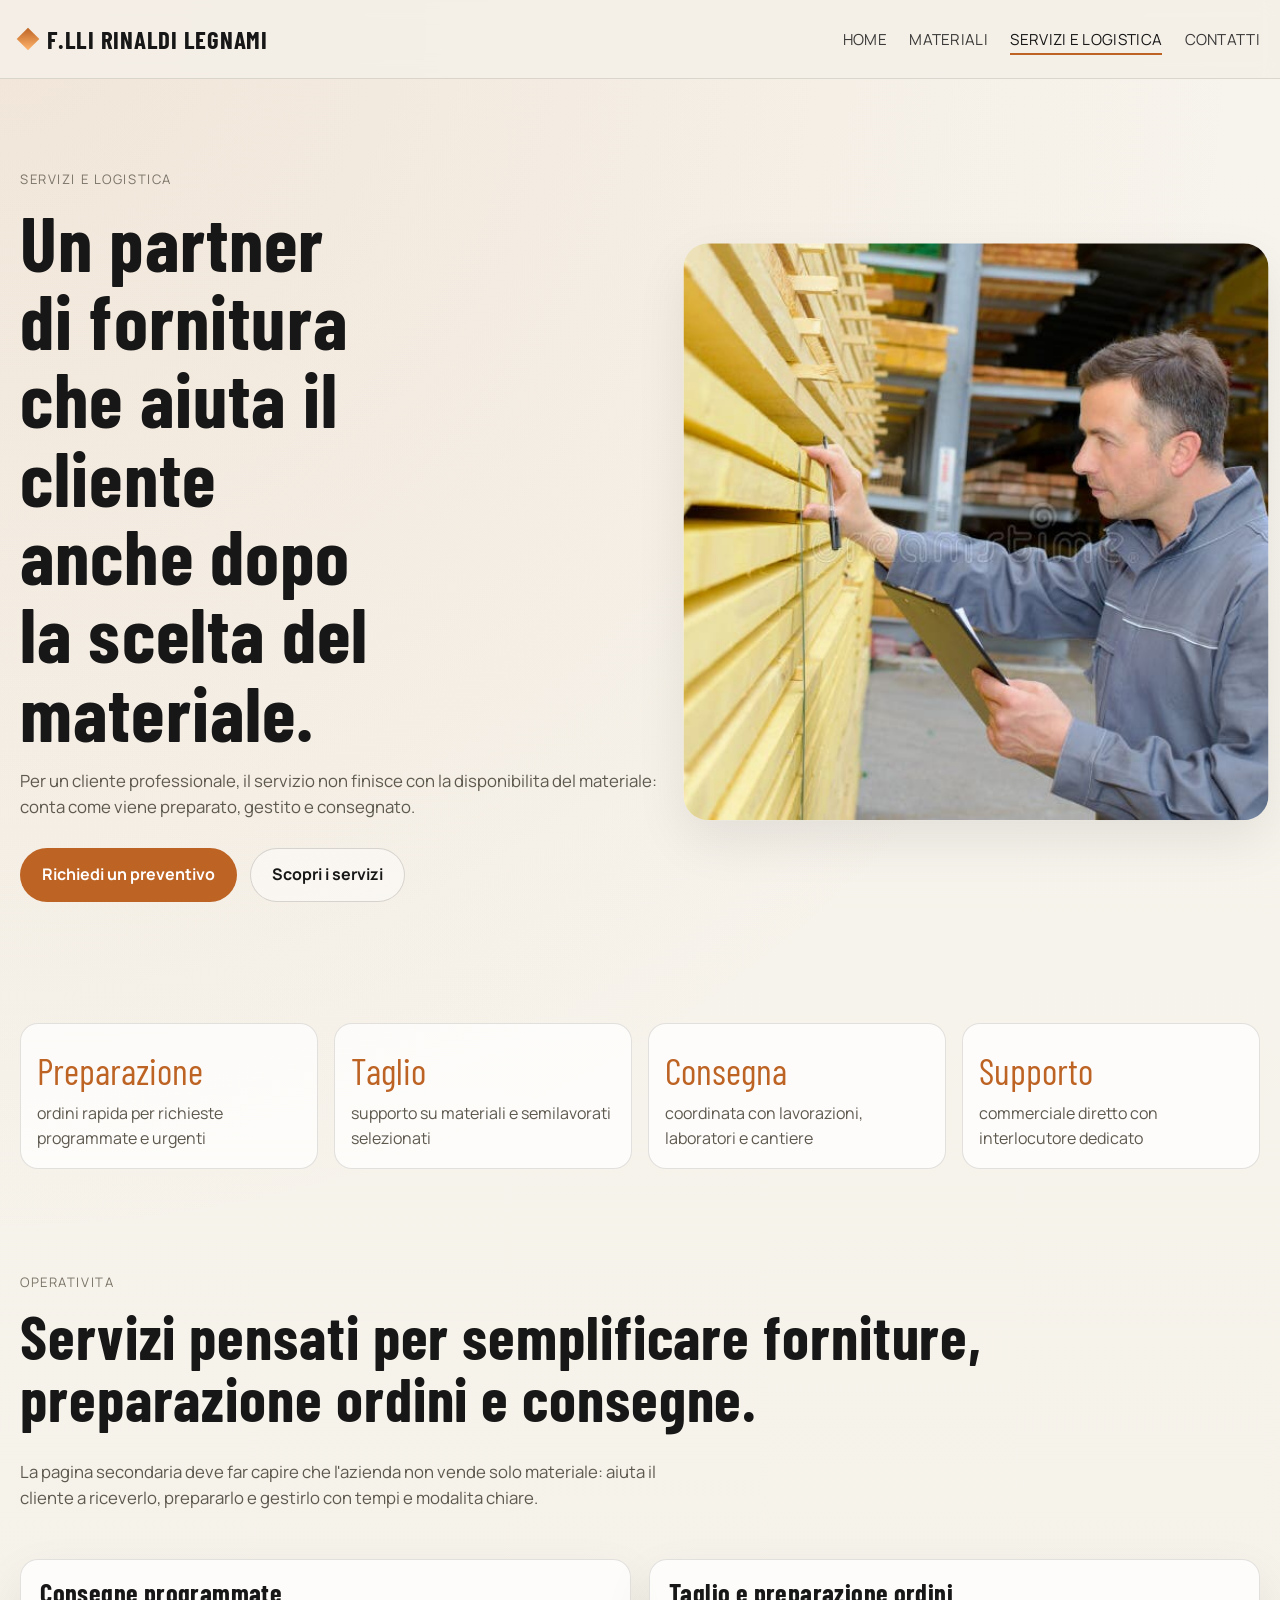
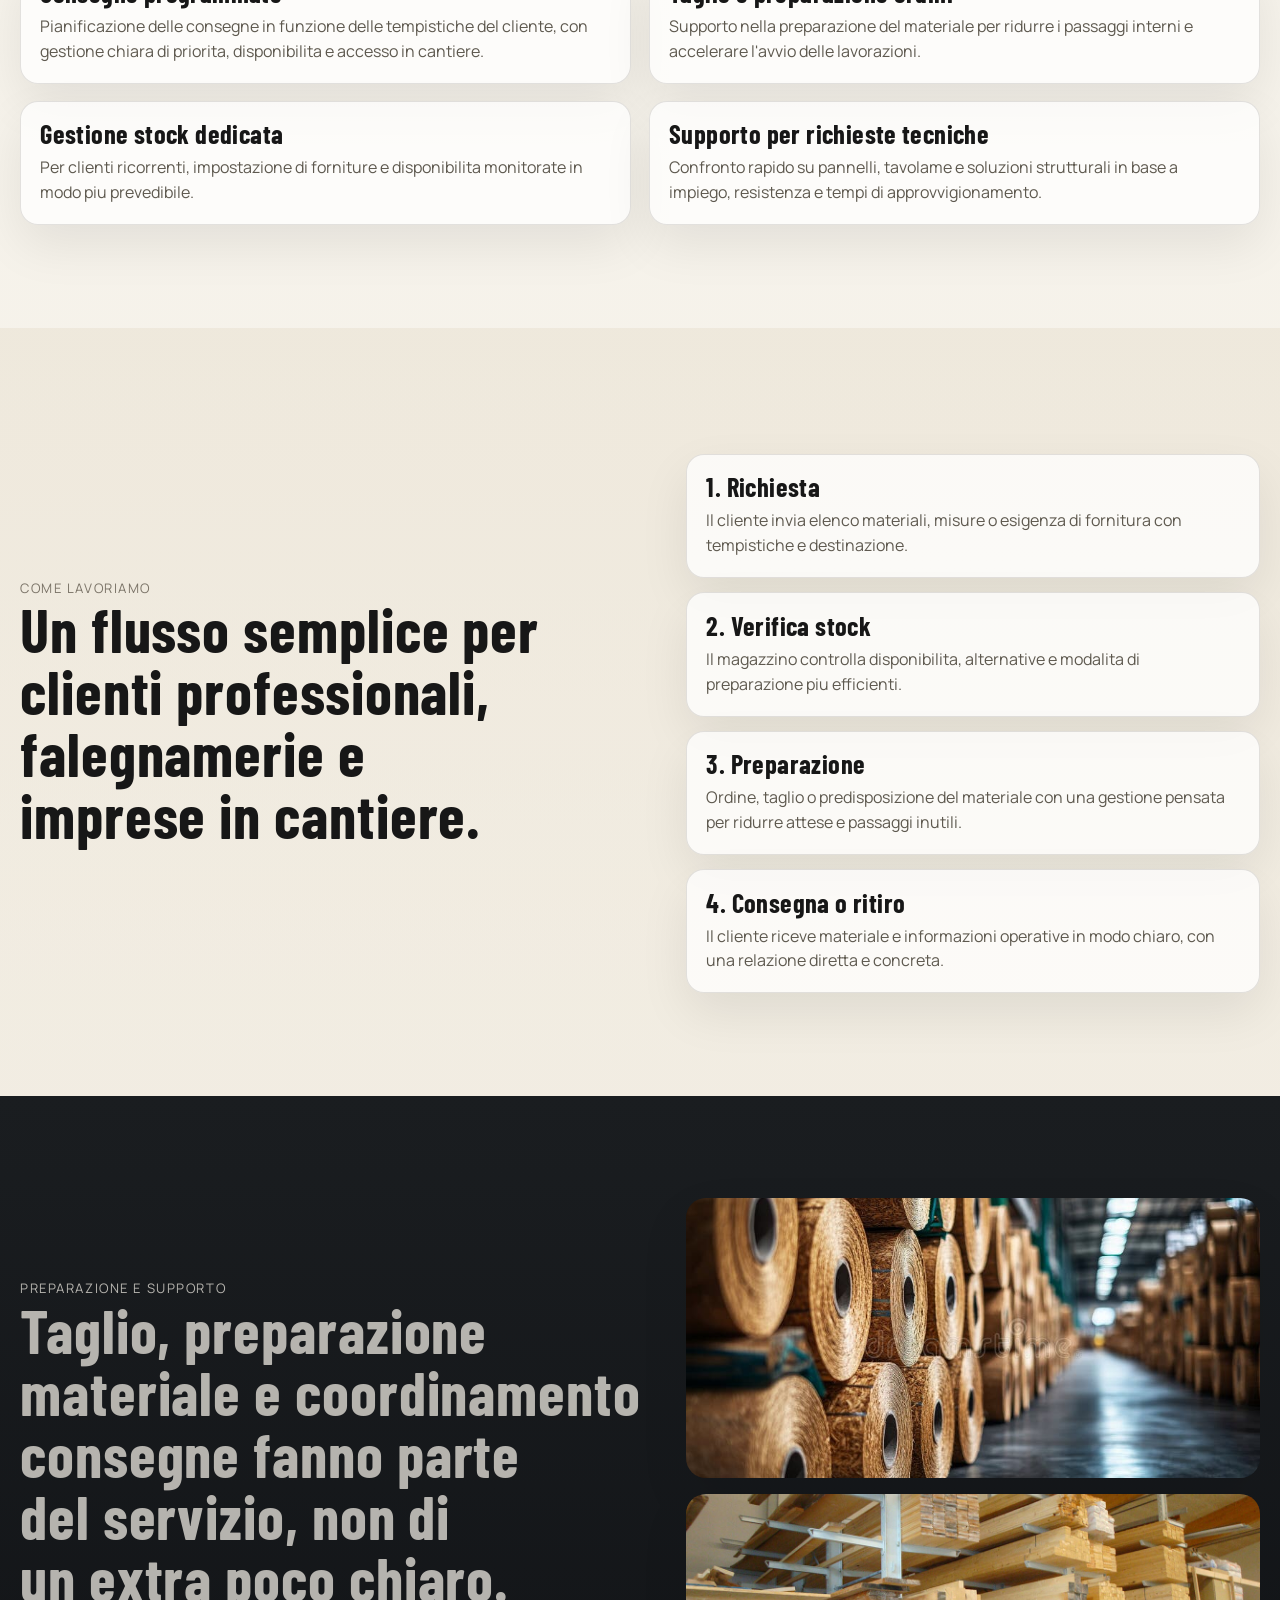
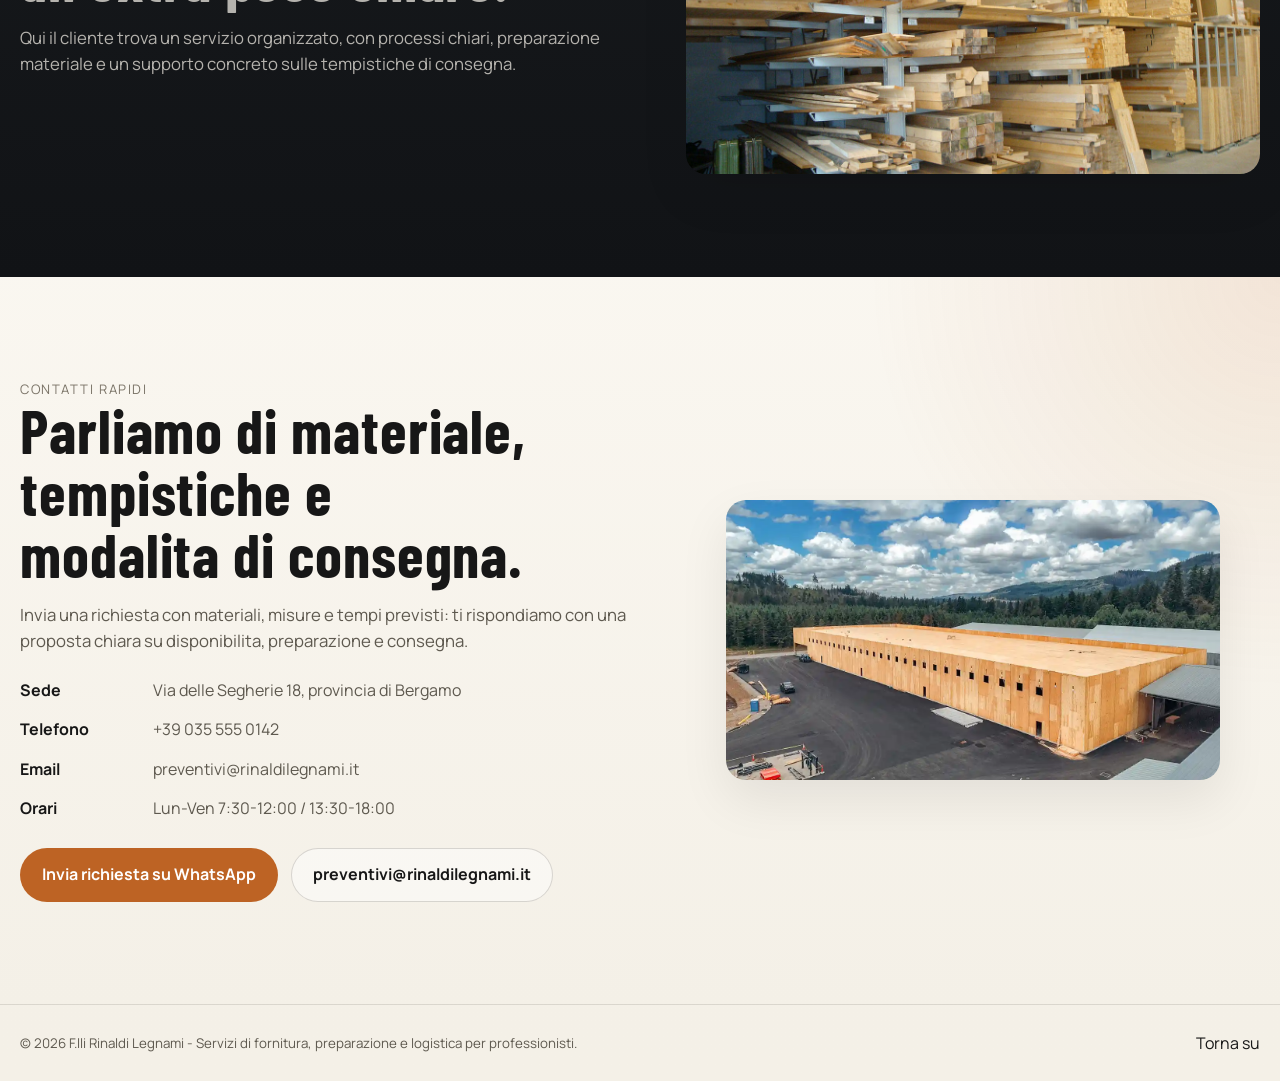
==== services.html @ ea7ab258 "Big update" ====
<!DOCTYPE html>
<html lang="it">
<head>
  <meta charset="UTF-8">
  <meta name="viewport" content="width=device-width, initial-scale=1.0">
  <meta name="description" content="Servizi e logistica di F.lli Rinaldi Legnami: consegna, taglio, preparazione ordini e supporto per cantieri e falegnamerie.">
  <title>Servizi e Logistica | F.lli Rinaldi Legnami</title>
  <link rel="preconnect" href="https://fonts.googleapis.com">
  <link rel="preconnect" href="https://fonts.gstatic.com" crossorigin>
  <link href="https://fonts.googleapis.com/css2?family=Barlow+Condensed:wght@500;600;700&family=Manrope:wght@400;500;600;700&display=swap" rel="stylesheet">
  <link rel="stylesheet" href="styles.css">
</head>
<body data-page="services">
  <header class="site-header" id="top">
    <div class="container site-header-inner">
      <a class="brand" href="index.html" aria-label="Vai alla home di F.lli Rinaldi Legnami">
        <span class="brand-mark" aria-hidden="true"></span>
        <span id="brandName">F.lli Rinaldi Legnami</span>
      </a>
      <button
        id="menuToggle"
        class="menu-toggle"
        type="button"
        aria-expanded="false"
        aria-controls="mainNav"
        aria-label="Apri menu di navigazione"
      >
        <span class="menu-line"></span>
        <span class="menu-line"></span>
        <span class="menu-line"></span>
      </button>
      <nav id="mainNav" class="main-nav" aria-label="Navigazione principale">
        <ul class="nav-list">
          <li><a data-nav="home" href="index.html">Home</a></li>
          <li><a href="index.html#materiali">Materiali</a></li>
          <li><a data-nav="services" href="services.html">Servizi e Logistica</a></li>
          <li><a href="#contatti">Contatti</a></li>
        </ul>
      </nav>
    </div>
  </header>

  <main>
    <section class="inner-hero section">
      <div class="container inner-hero-layout reveal">
        <div class="inner-hero-copy">
          <p class="eyebrow motion-item">Servizi e logistica</p>
          <h1 class="motion-item">Un partner di fornitura che aiuta il cliente anche dopo la scelta del materiale.</h1>
          <p class="lead motion-item" id="servicesHeroLead"></p>
          <div class="hero-actions motion-item">
            <a class="btn btn-primary" id="heroWhatsapp" href="#" target="_blank" rel="noopener noreferrer">Richiedi un preventivo</a>
            <a class="btn btn-secondary" href="#servizi-lista">Scopri i servizi</a>
          </div>
        </div>
        <div class="inner-hero-media motion-item">
          <img class="hero-image" src="images/inventory-wood-warehouse-257187831-2893733385.jpg" alt="Magazzino con pannelli e legname pronti per la preparazione ordini">
        </div>
      </div>
    </section>

    <section class="trust-band section-tight reveal">
      <div class="container trust-grid" id="servicesTrustStats"></div>
    </section>

    <section class="section" id="servizi-lista">
      <div class="container section-head reveal">
        <p class="eyebrow">Operativita</p>
        <h2>Servizi pensati per semplificare forniture, preparazione ordini e consegne.</h2>
        <p class="section-intro">La pagina secondaria deve far capire che l'azienda non vende solo materiale: aiuta il cliente a riceverlo, prepararlo e gestirlo con tempi e modalita chiare.</p>
      </div>
      <div class="container logistics-grid" id="logisticsGrid"></div>
    </section>

    <section class="section section-soft" id="processo">
      <div class="container process-layout reveal">
        <div>
          <p class="eyebrow">Come lavoriamo</p>
          <h2>Un flusso semplice per clienti professionali, falegnamerie e imprese in cantiere.</h2>
        </div>
        <div class="process-steps" id="processSteps"></div>
      </div>
    </section>

    <section class="section section-dark">
      <div class="container warehouse-layout reveal">
        <div class="warehouse-copy">
          <p class="eyebrow">Preparazione e supporto</p>
          <h2>Taglio, preparazione materiale e coordinamento consegne fanno parte del servizio, non di un extra poco chiaro.</h2>
          <p class="section-intro">Qui il cliente trova un servizio organizzato, con processi chiari, preparazione materiale e un supporto concreto sulle tempistiche di consegna.</p>
        </div>
        <div class="warehouse-gallery">
          <img class="warehouse-image motion-item" src="images/large-rolls-compressed-wood-fiber-warehouse-setting-large-rolls-compressed-wood-fiber-warehouse-setting-363112547-3031267286.jpg" alt="Materiale stoccato e organizzato in area di magazzino">
          <img class="warehouse-image motion-item" src="images/csm_kragarmregal_schreiner06_9e70cb109e.jpg" alt="Sistema di stoccaggio per legname e pannelli">
        </div>
      </div>
    </section>

    <section class="section quote-section" id="contatti">
      <div class="container quote-layout reveal">
        <div class="quote-copy">
          <p class="eyebrow">Contatti rapidi</p>
          <h2>Parliamo di materiale, tempistiche e modalita di consegna.</h2>
          <p class="section-intro" id="contactLead"></p>
          <div class="contact-list" id="contactList"></div>
          <div class="hero-actions motion-item">
            <a class="btn btn-primary" id="contactWhatsapp" href="#" target="_blank" rel="noopener noreferrer">Invia richiesta su WhatsApp</a>
            <a class="btn btn-secondary" id="contactEmail" href="#">Scrivi via email</a>
          </div>
        </div>
        <figure class="quote-figure motion-item">
          <img class="quote-image" src="images/Mass-Timber-Data-Centre-Projects-2282254981.webp" alt="Applicazione professionale del legno strutturale in progetto tecnico">
        </figure>
      </div>
    </section>
  </main>

  <footer class="site-footer">
    <div class="container footer-inner">
      <small>&copy; <span id="year"></span> <span id="footerBrand">F.lli Rinaldi Legnami</span> - Servizi di fornitura, preparazione e logistica per professionisti.</small>
      <a href="#top">Torna su</a>
    </div>
  </footer>

  <script src="script.js" defer></script>
</body>
</html>
---- styles.css ----
:root {
  --bg: #f4f0e7;
  --bg-soft: #ece5d7;
  --bg-dark: #15171a;
  --panel: rgba(255, 255, 255, 0.78);
  --surface: #fbf8f2;
  --line: rgba(33, 29, 22, 0.12);
  --text: #171717;
  --muted: #5e594f;
  --muted-light: rgba(244, 240, 231, 0.72);
  --accent: #bd6324;
  --accent-strong: #a94e13;
  --shadow: 0 20px 50px rgba(16, 14, 11, 0.08);
  --radius: 18px;
  --container: min(1240px, calc(100vw - 2rem));
  --header-h: 78px;
}

* {
  box-sizing: border-box;
}

html {
  scroll-behavior: smooth;
}

body {
  margin: 0;
  color: var(--text);
  background:
    radial-gradient(circle at top left, rgba(189, 99, 36, 0.1), transparent 28%),
    linear-gradient(180deg, #f7f4ed 0%, var(--bg) 100%);
  font-family: "Manrope", "Segoe UI", sans-serif;
  line-height: 1.55;
}

a {
  color: inherit;
  text-decoration: none;
}

img {
  max-width: 100%;
}

.container {
  width: var(--container);
  margin: 0 auto;
}

.section {
  padding: clamp(4rem, 8vw, 6.5rem) 0;
  scroll-margin-top: calc(var(--header-h) + 18px);
}

.section-tight {
  padding: 1.2rem 0 0;
}

.section-soft {
  background: linear-gradient(180deg, rgba(236, 229, 215, 0.72), rgba(236, 229, 215, 0.38));
}

.section-dark {
  background: linear-gradient(180deg, #1a1d20 0%, #111316 100%);
  color: #f6f2e9;
}

.site-header {
  position: sticky;
  top: 0;
  z-index: 100;
  min-height: var(--header-h);
  backdrop-filter: blur(10px);
  background: rgba(244, 240, 231, 0.88);
  border-bottom: 1px solid var(--line);
}

.site-header-inner {
  min-height: var(--header-h);
  display: flex;
  align-items: center;
  justify-content: space-between;
  gap: 1rem;
}

.brand {
  display: inline-flex;
  align-items: center;
  gap: 0.7rem;
  font-family: "Barlow Condensed", "Arial Narrow", sans-serif;
  font-size: 1.55rem;
  font-weight: 700;
  letter-spacing: 0.03em;
  text-transform: uppercase;
}

.brand-mark {
  width: 1rem;
  height: 1rem;
  display: inline-block;
  background: linear-gradient(135deg, var(--accent), #ffb56d);
  transform: rotate(45deg);
}

.nav-list {
  list-style: none;
  margin: 0;
  padding: 0;
  display: flex;
  align-items: center;
  gap: 1.4rem;
}

.nav-list a {
  font-size: 0.95rem;
  letter-spacing: 0.02em;
  text-transform: uppercase;
  color: rgba(23, 23, 23, 0.84);
  border-bottom: 2px solid transparent;
  padding-bottom: 0.2rem;
}

.nav-list a:hover,
.nav-list a:focus-visible,
.nav-list a.is-active {
  color: var(--text);
  border-color: var(--accent);
  outline: none;
}

.menu-toggle {
  display: none;
  width: 44px;
  height: 44px;
  border: 1px solid var(--line);
  border-radius: 12px;
  background: var(--surface);
  align-items: center;
  justify-content: center;
  gap: 0.24rem;
  flex-direction: column;
  padding: 0;
  cursor: pointer;
}

.menu-line {
  width: 18px;
  height: 2px;
  background: var(--text);
  transition: transform 180ms ease, opacity 180ms ease;
}

.hero,
.inner-hero {
  padding-top: clamp(3.4rem, 7vw, 5.8rem);
}

.hero-layout,
.inner-hero-layout {
  display: grid;
  gap: 2rem;
  align-items: center;
}

.hero-layout > .hero-stage {
  grid-column: 1 / -1;
  width: min(100%, 1160px);
  justify-self: center;
}

.hero-stage {
  position: relative;
  min-height: clamp(520px, 72vw, 760px);
  display: flex;
  align-items: stretch;
}

.hero-stage::after {
  content: "";
  position: absolute;
  inset: 0;
  border-radius: calc(var(--radius) + 6px);
  background:
    linear-gradient(90deg, rgba(14, 15, 17, 0.72) 0%, rgba(14, 15, 17, 0.42) 36%, rgba(14, 15, 17, 0.08) 68%, rgba(14, 15, 17, 0.12) 100%),
    linear-gradient(180deg, rgba(14, 15, 17, 0.12) 0%, rgba(14, 15, 17, 0.28) 100%);
  z-index: 1;
  pointer-events: none;
}

.hero-copy,
.inner-hero-copy {
  max-width: 48rem;
}

.hero-overlay {
  position: absolute;
  left: clamp(1.25rem, 3vw, 2.5rem);
  top: clamp(1.25rem, 3vw, 2.5rem);
  bottom: clamp(1.25rem, 3vw, 2.5rem);
  width: min(28rem, calc(100% - 4rem));
  display: flex;
  align-items: end;
  z-index: 2;
}

.eyebrow {
  margin: 0;
  text-transform: uppercase;
  letter-spacing: 0.12em;
  font-size: 0.82rem;
  color: #7b7468;
}

h1,
h2,
h3 {
  margin: 0;
  font-family: "Barlow Condensed", "Arial Narrow", sans-serif;
  line-height: 1.02;
  letter-spacing: 0.015em;
  text-wrap: balance;
}

h1 {
  font-size: clamp(2.8rem, 6vw, 5.6rem);
  max-width: 10.5ch;
  margin-top: 0.8rem;
}

h2 {
  font-size: clamp(2.1rem, 4.8vw, 3.8rem);
}

h3 {
  font-size: 1.65rem;
}

.lead,
.section-intro {
  max-width: 64ch;
  color: var(--muted);
  font-size: 1.05rem;
}

.lead {
  margin: 1.15rem 0 0;
}

.hero-overlay .eyebrow,
.hero-overlay .lead,
.hero-overlay h1 {
  color: #fbf8f2;
}

.hero-overlay .eyebrow {
  color: rgba(251, 248, 242, 0.82);
}

.hero-overlay .lead {
  max-width: 30ch;
  font-size: 1rem;
}

.hero-overlay h1,
.hero-overlay .lead {
  text-shadow: 0 10px 24px rgba(0, 0, 0, 0.24);
}

.hero-copy-block {
  align-self: end;
  max-width: 28rem;
  padding: 1.4rem 1.4rem 1.45rem;
  border-radius: calc(var(--radius) + 2px);
  background: linear-gradient(180deg, rgba(12, 13, 15, 0.3), rgba(12, 13, 15, 0.58));
  border: 1px solid rgba(255, 255, 255, 0.1);
  backdrop-filter: blur(6px);
}

.hero-overlay h1 {
  max-width: none;
  font-size: clamp(2.35rem, 3vw, 3.55rem);
  line-height: 0.96;
  text-wrap: pretty;
}

.section-head {
  display: grid;
  gap: 0.8rem;
}

.hero-actions {
  margin-top: 1.7rem;
  display: flex;
  flex-wrap: wrap;
  gap: 0.85rem;
}

.hero-copy-block .hero-actions {
  max-width: 100%;
  flex-direction: row;
  align-items: center;
  flex-wrap: wrap;
  gap: 0.7rem;
}

.hero-copy-block .hero-actions .btn {
  width: auto;
}

.btn {
  display: inline-flex;
  align-items: center;
  justify-content: center;
  min-height: 50px;
  padding: 0.85rem 1.3rem;
  border-radius: 999px;
  border: 1px solid transparent;
  font-weight: 700;
  transition: transform 160ms ease, background-color 160ms ease, border-color 160ms ease;
}

.btn:hover {
  transform: translateY(-1px);
}

.btn:focus-visible {
  outline: 3px solid #111;
  outline-offset: 2px;
}

.btn-primary {
  background: var(--accent);
  color: #fff;
}

.btn-primary:hover {
  background: var(--accent-strong);
}

.btn-secondary {
  background: rgba(255, 255, 255, 0.45);
  border-color: rgba(33, 29, 22, 0.16);
}

.hero-media,
.inner-hero-media {
  position: relative;
}

.hero-stage .hero-image {
  display: block;
  width: 100%;
  height: 100%;
  min-height: inherit;
  object-fit: cover;
  border-radius: calc(var(--radius) + 6px);
  box-shadow: var(--shadow);
}

.inner-hero-media .hero-image,
.hero-media .hero-image {
  display: block;
  width: 100%;
  height: clamp(320px, 50vw, 560px);
  object-fit: cover;
  border-radius: calc(var(--radius) + 6px);
  box-shadow: var(--shadow);
}

.hero-card {
  position: relative;
  width: 100%;
  justify-self: end;
  padding: 0.95rem 1rem;
  border-radius: var(--radius);
  background: rgba(251, 248, 242, 0.9);
  border: 1px solid rgba(255, 255, 255, 0.48);
  backdrop-filter: blur(8px);
}

.hero-card-label {
  margin: 0 0 0.6rem;
  font-weight: 800;
  text-transform: uppercase;
  letter-spacing: 0.08em;
  font-size: 0.78rem;
}

.hero-card-list {
  margin: 0;
  padding-left: 1.1rem;
  color: var(--muted);
  font-size: 0.98rem;
}

.hero-card-list li + li {
  margin-top: 0.4rem;
}

.trust-grid {
  display: grid;
  gap: 1rem;
  grid-template-columns: repeat(auto-fit, minmax(180px, 1fr));
}

.stat-card {
  padding: 1.1rem 1rem;
  border-radius: var(--radius);
  background: rgba(255, 255, 255, 0.72);
  border: 1px solid var(--line);
}

.stat-value {
  margin: 0;
  font-family: "Barlow Condensed", "Arial Narrow", sans-serif;
  font-size: 2.3rem;
  color: var(--accent);
}

.stat-label {
  margin: 0.15rem 0 0;
  color: var(--muted);
}

.materials-grid,
.service-preview-grid,
.logistics-grid {
  display: grid;
  gap: 1.1rem;
  margin-top: 2rem;
}

.material-card,
.preview-card,
.logistics-card,
.story-point,
.process-step {
  padding: 1.2rem;
  border-radius: var(--radius);
  background: rgba(255, 255, 255, 0.74);
  border: 1px solid var(--line);
  box-shadow: var(--shadow);
}

.material-card h3,
.preview-card h3,
.logistics-card h3,
.story-point h3,
.process-step h3 {
  margin-bottom: 0.45rem;
}

.material-card p,
.preview-card p,
.logistics-card p,
.story-point p,
.process-step p {
  margin: 0;
  color: var(--muted);
}

.material-card {
  display: grid;
  gap: 1rem;
}

.material-card img {
  width: 100%;
  height: 220px;
  object-fit: cover;
  border-radius: 14px;
}

.material-meta {
  display: inline-flex;
  align-items: center;
  gap: 0.45rem;
  font-size: 0.8rem;
  text-transform: uppercase;
  letter-spacing: 0.08em;
  color: #7b7468;
}

.story-layout,
.warehouse-layout,
.quote-layout,
.process-layout {
  display: grid;
  gap: 1.8rem;
  align-items: center;
}

.story-points,
.contact-list,
.process-steps {
  display: grid;
  gap: 0.9rem;
  margin-top: 1.5rem;
}

.story-gallery,
.warehouse-gallery {
  display: grid;
  gap: 1rem;
}

.story-image,
.warehouse-image,
.quote-image {
  display: block;
  width: 100%;
  object-fit: cover;
  border-radius: calc(var(--radius) + 2px);
  box-shadow: var(--shadow);
}

.story-image-large {
  height: 360px;
}

.story-image:not(.story-image-large),
.warehouse-image,
.quote-image {
  height: 280px;
}

.service-preview-cta {
  margin-top: 1.4rem;
}

.section-dark .eyebrow,
.section-dark .section-intro,
.section-dark .warehouse-copy p,
.section-dark .warehouse-copy h2,
.section-dark .warehouse-copy .section-intro {
  color: var(--muted-light);
}

.quote-section {
  background:
    radial-gradient(circle at top right, rgba(189, 99, 36, 0.12), transparent 28%),
    linear-gradient(180deg, rgba(251, 248, 242, 0.82), rgba(244, 240, 231, 0.96));
}

.contact-list-item {
  display: flex;
  gap: 0.8rem;
  align-items: flex-start;
  color: var(--muted);
}

.contact-list-item strong {
  color: var(--text);
  min-width: 120px;
}

.site-footer {
  border-top: 1px solid var(--line);
}

.footer-inner {
  min-height: 76px;
  display: flex;
  align-items: center;
  justify-content: space-between;
  gap: 0.8rem;
  flex-wrap: wrap;
  color: var(--muted);
}

.footer-inner a {
  color: var(--text);
}

.reveal {
  opacity: 1;
  transform: none;
}

.reveal.is-visible {
  animation: reveal-block 520ms ease both;
}

.motion-item {
  --delay: 0ms;
  opacity: 1;
  transform: none;
}

.reveal.is-visible .motion-item,
.motion-item.motion-enter-active,
body.is-ready .site-header,
body.is-ready .hero-copy > .motion-item,
body.is-ready .hero-media,
body.is-ready .hero-card {
  opacity: 1;
  transform: translateY(0);
}

body.is-ready .site-header,
body.is-ready .hero-copy > .motion-item,
body.is-ready .hero-media,
body.is-ready .hero-card {
  transition: opacity 700ms ease, transform 700ms ease;
}

body.is-ready .hero-copy > .motion-item,
body.is-ready .hero-media,
body.is-ready .hero-card {
  animation: reveal-item 620ms ease both;
}

body.is-ready .hero-copy > .motion-item:nth-child(1) {
  animation-delay: 80ms;
}

body.is-ready .hero-copy > .motion-item:nth-child(2) {
  animation-delay: 150ms;
}

body.is-ready .hero-copy > .motion-item:nth-child(3) {
  animation-delay: 220ms;
}

body.is-ready .hero-copy > .motion-item:nth-child(4) {
  animation-delay: 300ms;
}

body.is-ready .hero-media {
  animation-delay: 180ms;
}

body.is-ready .hero-card {
  animation-delay: 340ms;
}

.reveal.is-visible .motion-item,
.motion-item.motion-enter-active {
  animation: reveal-item 560ms ease both;
  animation-delay: var(--delay);
}

@keyframes reveal-block {
  from {
    opacity: 0.98;
    transform: translateY(10px);
  }

  to {
    opacity: 1;
    transform: translateY(0);
  }
}

@keyframes reveal-item {
  from {
    opacity: 0.98;
    transform: translateY(8px);
  }

  to {
    opacity: 1;
    transform: translateY(0);
  }
}

@media (min-width: 760px) {
  .materials-grid,
  .service-preview-grid,
  .logistics-grid {
    grid-template-columns: repeat(2, minmax(0, 1fr));
  }

  .story-layout,
  .warehouse-layout,
  .quote-layout,
  .process-layout {
    grid-template-columns: minmax(0, 1fr) minmax(320px, 0.9fr);
  }
}

@media (min-width: 980px) {
  .hero-layout,
  .inner-hero-layout {
    grid-template-columns: minmax(0, 1.06fr) minmax(420px, 0.94fr);
  }

  .hero-stage {
    min-height: 560px;
  }

  .service-preview-grid {
    grid-template-columns: repeat(3, minmax(0, 1fr));
  }

  .logistics-grid {
    grid-template-columns: repeat(2, minmax(0, 1fr));
  }
}

@media (min-width: 1280px) {
  .hero {
    padding-top: clamp(4rem, 6vw, 5.2rem);
  }

  .hero-layout > .hero-stage {
    width: min(100%, 980px);
  }

  .hero-overlay {
    left: clamp(1.35rem, 2.4vw, 2.1rem);
    top: clamp(1.35rem, 2.4vw, 2.1rem);
    bottom: clamp(1.35rem, 2.4vw, 2.1rem);
    width: min(29rem, calc(100% - 4.2rem));
  }

  .hero-overlay h1 {
    font-size: clamp(2.45rem, 2.7vw, 3.2rem);
  }
}

@media (max-width: 860px) {
  :root {
    --header-h: 68px;
  }

  .menu-toggle {
    display: inline-flex;
  }

  .main-nav {
    position: absolute;
    top: var(--header-h);
    left: 0;
    right: 0;
    max-height: 0;
    overflow: hidden;
    opacity: 0;
    pointer-events: none;
    transition: max-height 220ms ease, opacity 220ms ease;
    background: rgba(244, 240, 231, 0.98);
    border-bottom: 1px solid var(--line);
  }

  .nav-list {
    width: var(--container);
    margin: 0 auto;
    display: grid;
    gap: 0;
    padding: 0.6rem 0 1rem;
  }

  .nav-list a {
    display: block;
    padding: 0.8rem 0.1rem;
    border-bottom: 1px solid var(--line);
  }

  .site-header.is-menu-open .main-nav {
    max-height: 320px;
    opacity: 1;
    pointer-events: auto;
  }

  .site-header.is-menu-open .menu-line:nth-child(1) {
    transform: translateY(6px) rotate(45deg);
  }

  .site-header.is-menu-open .menu-line:nth-child(2) {
    opacity: 0;
  }

  .site-header.is-menu-open .menu-line:nth-child(3) {
    transform: translateY(-6px) rotate(-45deg);
  }
}

@media (max-width: 760px) {
  .section {
    padding: 3.2rem 0;
  }

  .hero-stage {
    min-height: 560px;
  }

  .hero-overlay {
    left: 1rem;
    right: 1rem;
    top: 1rem;
    bottom: 1rem;
    width: auto;
    grid-template-columns: 1fr;
    gap: 0.9rem;
  }

  .hero-stage::after {
    background:
      linear-gradient(180deg, rgba(14, 15, 17, 0.22) 0%, rgba(14, 15, 17, 0.62) 62%, rgba(14, 15, 17, 0.74) 100%);
  }

  h1 {
    max-width: 12ch;
  }

  .hero-actions,
  .contact-list-item {
    width: 100%;
  }

  .hero-actions {
    flex-direction: column;
    align-items: stretch;
  }

  .hero-actions .btn,
  .contact-list-item strong,
  #contactEmail {
    width: 100%;
  }

  .hero-card {
    width: auto;
    margin-top: 0;
  }

  .hero-stage .hero-image {
    min-height: 560px;
    transform: none;
  }

  .inner-hero-media .hero-image,
  .hero-media .hero-image {
    height: 300px;
    transform: none;
  }

  .story-image-large,
  .story-image:not(.story-image-large),
  .warehouse-image,
  .quote-image {
    height: 240px;
  }

  .contact-list-item {
    display: grid;
    gap: 0.2rem;
  }
}

@media (max-width: 480px) {
  :root {
    --container: min(100vw - 1rem, 100%);
  }

  .hero-stage {
    min-height: 520px;
  }

  .hero-overlay {
    left: 0.85rem;
    right: 0.85rem;
    top: 0.85rem;
    bottom: 0.85rem;
  }

  .hero-card {
    padding: 0.9rem 1rem;
  }

  .brand {
    font-size: 1.18rem;
  }

  .eyebrow {
    font-size: 0.74rem;
  }

  h1 {
    font-size: clamp(2.1rem, 12vw, 3.4rem);
    max-width: 100%;
  }

  h2 {
    font-size: clamp(1.8rem, 9vw, 2.5rem);
  }

  .lead,
  .section-intro,
  .stat-label,
  .material-card p,
  .preview-card p,
  .logistics-card p,
  .story-point p,
  .process-step p {
    font-size: 0.98rem;
  }
}

@media (prefers-reduced-motion: reduce) {
  html {
    scroll-behavior: auto;
  }

  .btn,
  .hero-image,
  .reveal,
  .motion-item,
  body.is-ready .site-header,
  body.is-ready .hero-copy > .motion-item,
  body.is-ready .hero-media,
  body.is-ready .hero-card {
    transition: none;
  }

  .reveal,
  .motion-item {
    opacity: 1;
    transform: none;
    animation: none;
  }
}
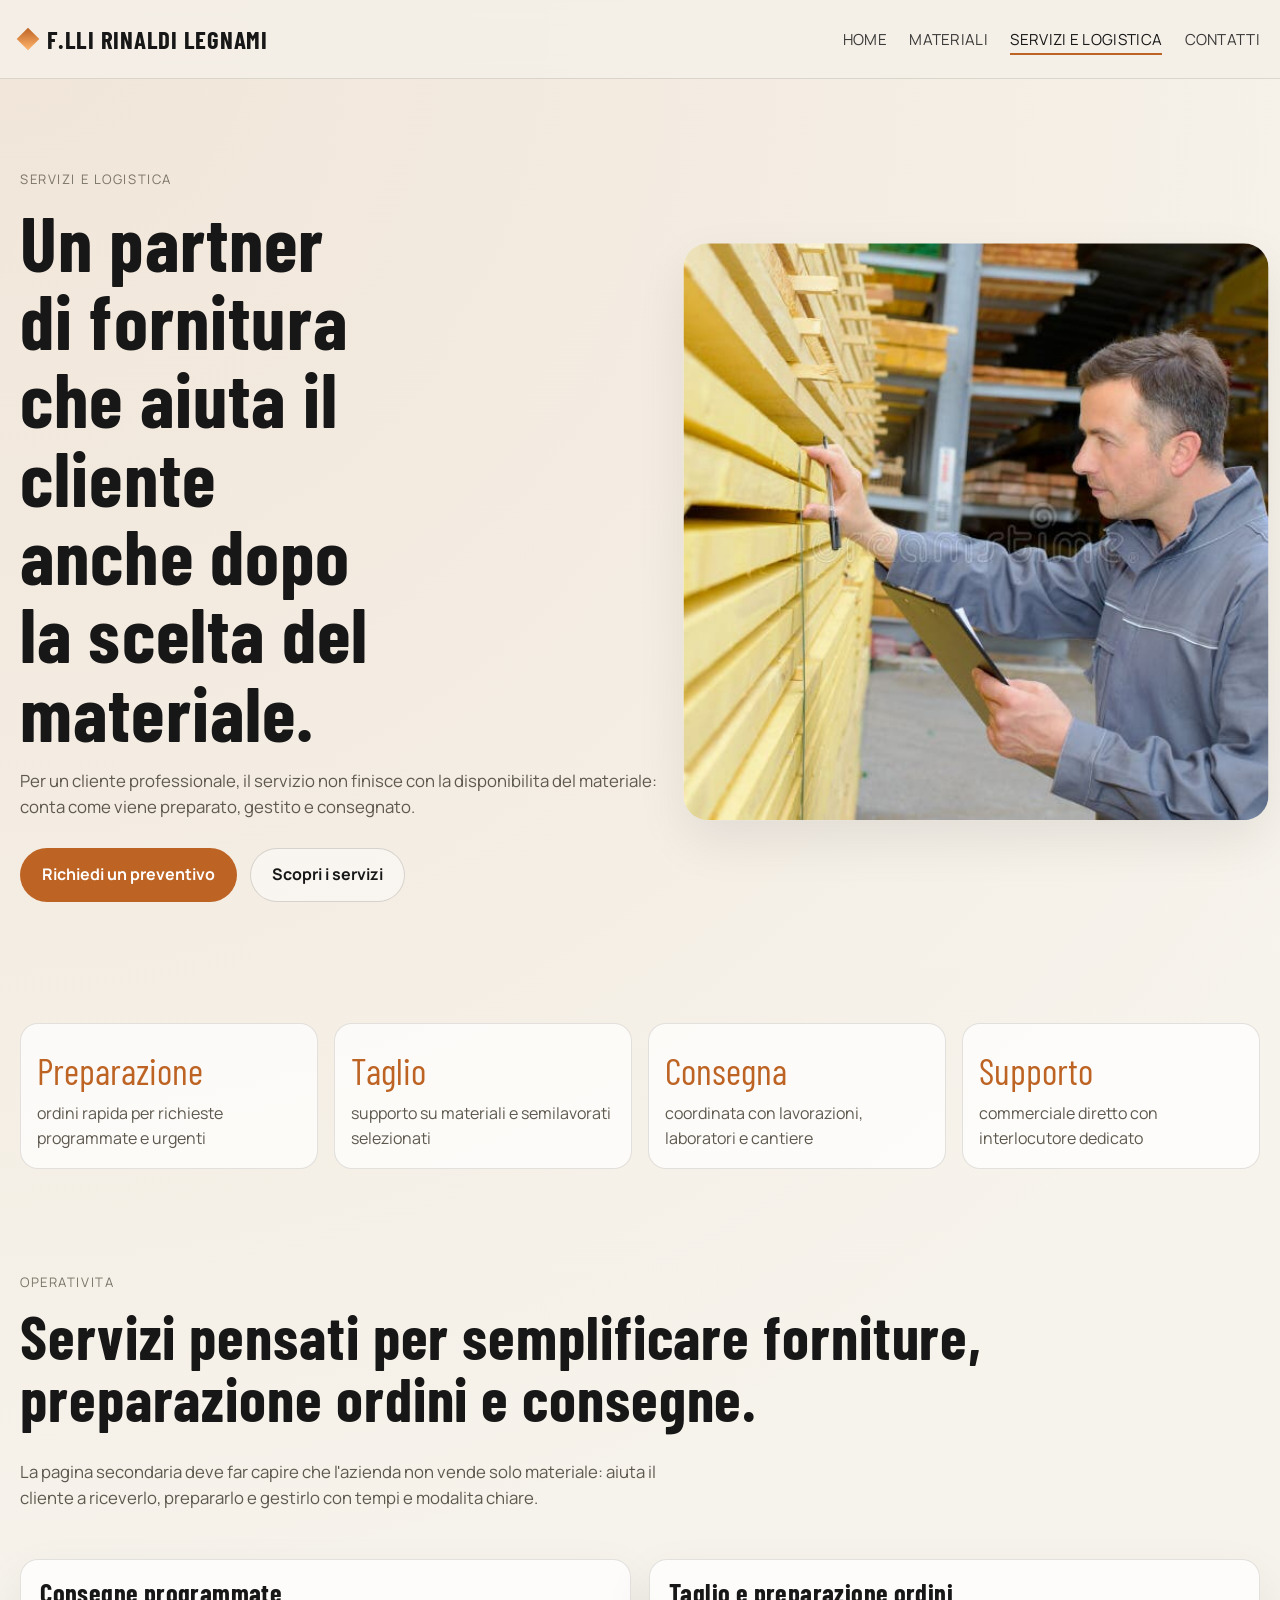
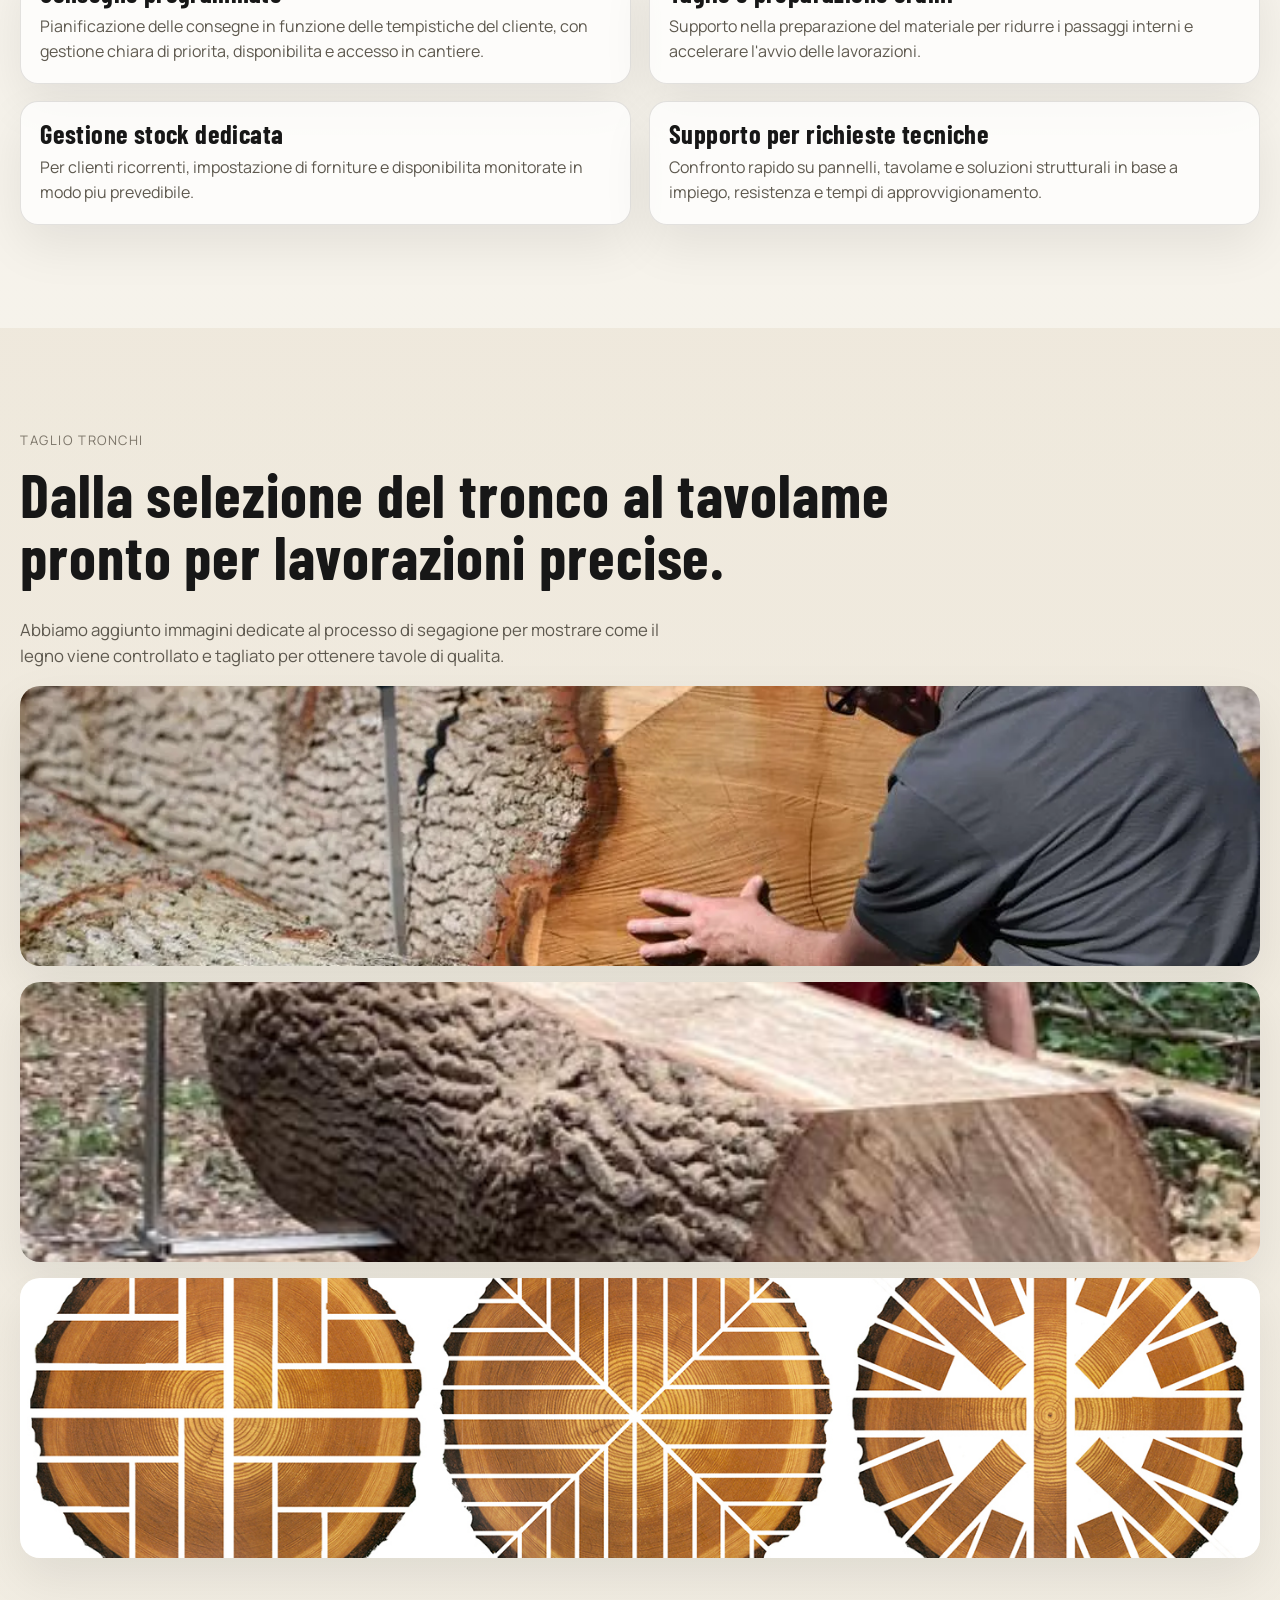
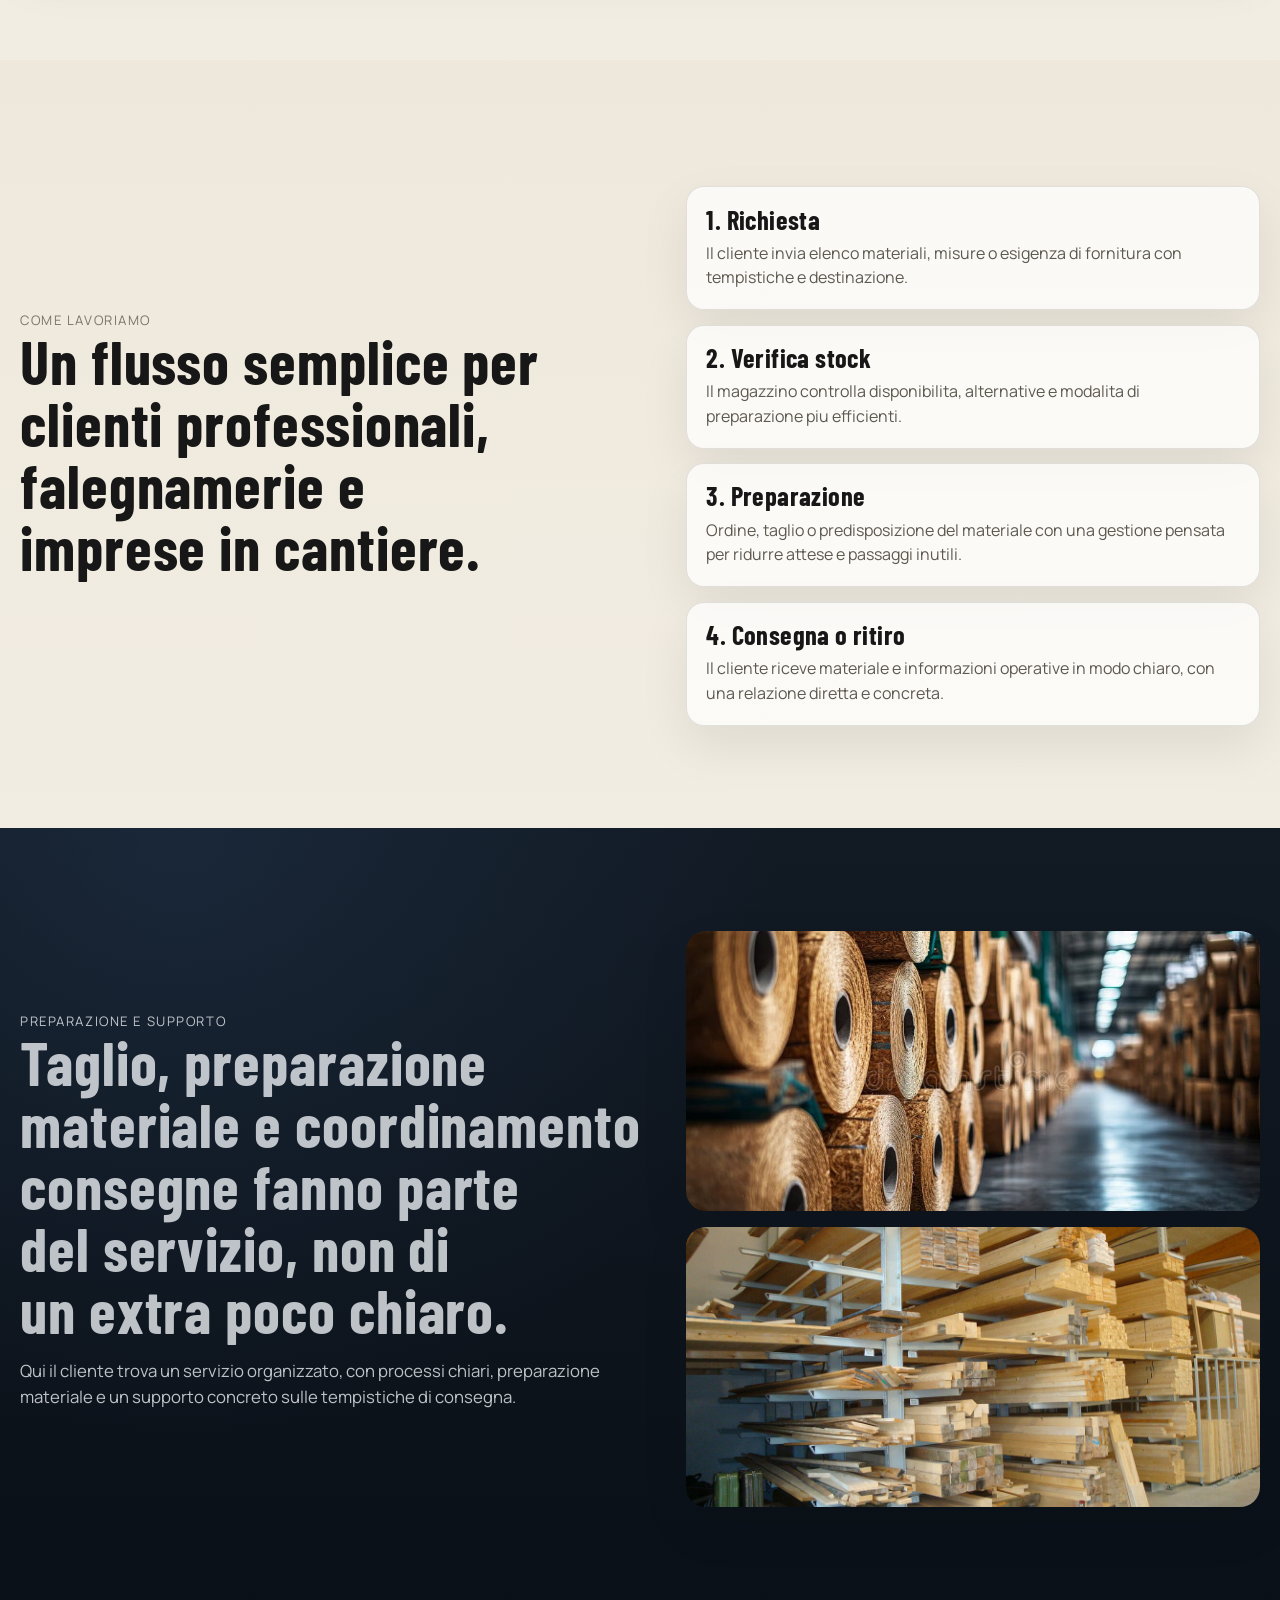
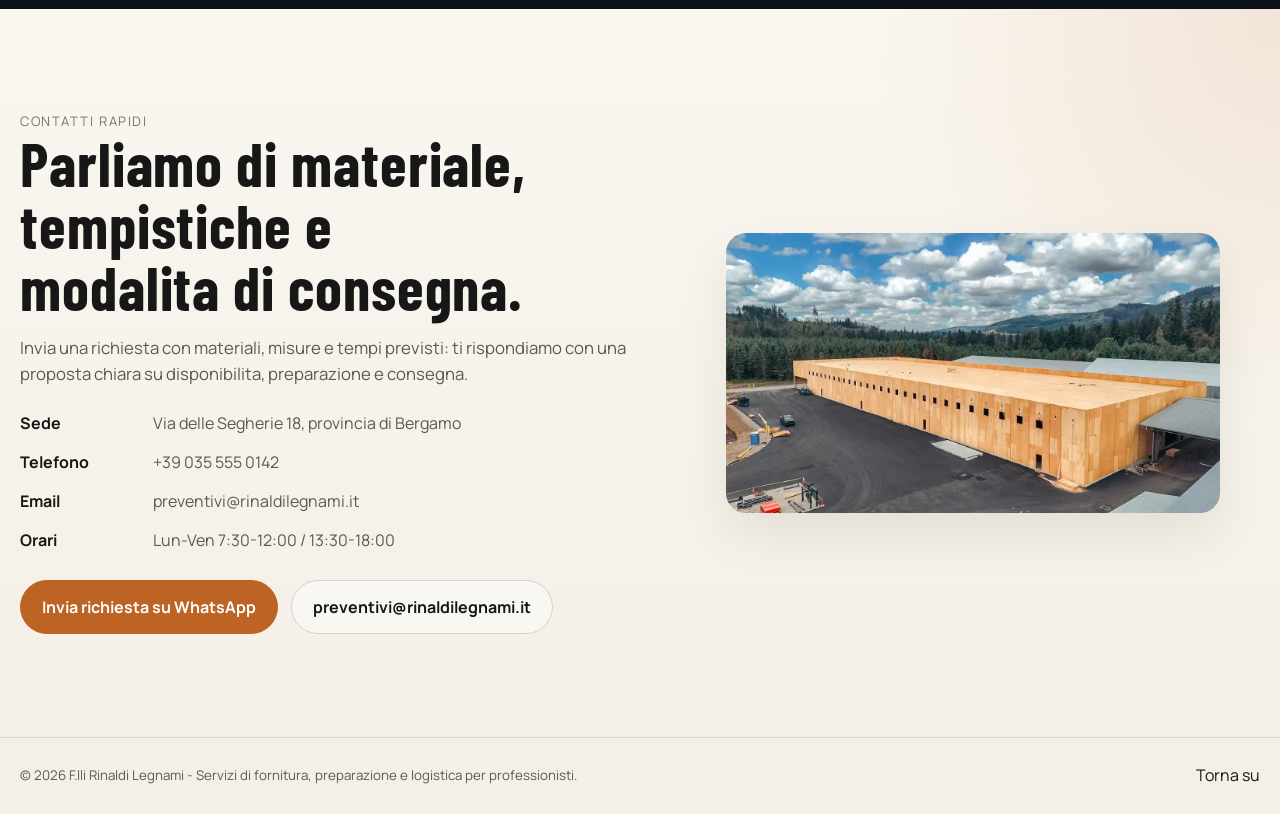
==== commit 673f3b1e: "Add log cutting image gallery to services page" ====
--- a/services.html
+++ b/services.html
@@ -71,6 +71,19 @@
       <div class="container logistics-grid" id="logisticsGrid"></div>
     </section>
 
+    <section class="section section-soft" id="taglio-tronchi">
+      <div class="container section-head reveal">
+        <p class="eyebrow">Taglio tronchi</p>
+        <h2>Dalla selezione del tronco al tavolame pronto per lavorazioni precise.</h2>
+        <p class="section-intro">Abbiamo aggiunto immagini dedicate al processo di segagione per mostrare come il legno viene controllato e tagliato per ottenere tavole di qualita.</p>
+      </div>
+      <div class="container warehouse-gallery reveal">
+        <img class="warehouse-image motion-item" src="images/Tom-checking-colour-in-oak-logs.englishwoodlandstimber.webp" alt="Controllo qualitativo dei tronchi prima del taglio in tavole">
+        <img class="warehouse-image motion-item" src="images/2023-03-28-14.48.53-Web.jpg" alt="Fase di lavorazione del tronco in segheria per ricavare tavolame regolare">
+        <img class="warehouse-image motion-item" src="images/sahaus-kvartti2-2019.jpg" alt="Taglio tecnico del tronco per ottenere plance uniformi e stabili">
+      </div>
+    </section>
+
     <section class="section section-soft" id="processo">
       <div class="container process-layout reveal">
         <div>
--- a/styles.css
+++ b/styles.css
@@ -1,13 +1,13 @@
  :root {
   --bg: #f4f0e7;
   --bg-soft: #ece5d7;
-  --bg-dark: #15171a;
+  --bg-dark: #111821;
   --panel: rgba(255, 255, 255, 0.78);
   --surface: #fbf8f2;
   --line: rgba(33, 29, 22, 0.12);
   --text: #171717;
   --muted: #5e594f;
-  --muted-light: rgba(244, 240, 231, 0.72);
+  --muted-light: rgba(239, 243, 247, 0.78);
   --accent: #bd6324;
   --accent-strong: #a94e13;
   --shadow: 0 20px 50px rgba(16, 14, 11, 0.08);
@@ -62,8 +62,10 @@
 }
 
 .section-dark {
-  background: linear-gradient(180deg, #1a1d20 0%, #111316 100%);
-  color: #f6f2e9;
+  background:
+    radial-gradient(circle at 14% 2%, rgba(56, 94, 140, 0.2), transparent 45%),
+    linear-gradient(180deg, #121a24 0%, #0a1017 100%);
+  color: #f3f5f7;
 }
 
 .site-header {
@@ -182,8 +184,8 @@
   inset: 0;
   border-radius: calc(var(--radius) + 6px);
   background:
-    linear-gradient(90deg, rgba(14, 15, 17, 0.72) 0%, rgba(14, 15, 17, 0.42) 36%, rgba(14, 15, 17, 0.08) 68%, rgba(14, 15, 17, 0.12) 100%),
-    linear-gradient(180deg, rgba(14, 15, 17, 0.12) 0%, rgba(14, 15, 17, 0.28) 100%);
+    linear-gradient(90deg, rgba(14, 15, 17, 0.16) 0%, rgba(14, 15, 17, 0.07) 44%, rgba(14, 15, 17, 0.04) 100%),
+    linear-gradient(180deg, rgba(14, 15, 17, 0.02) 10%, rgba(14, 15, 17, 0.18) 100%);
   z-index: 1;
   pointer-events: none;
 }
@@ -272,9 +274,10 @@
   max-width: 28rem;
   padding: 1.4rem 1.4rem 1.45rem;
   border-radius: calc(var(--radius) + 2px);
-  background: linear-gradient(180deg, rgba(12, 13, 15, 0.3), rgba(12, 13, 15, 0.58));
-  border: 1px solid rgba(255, 255, 255, 0.1);
+  background: linear-gradient(180deg, rgba(14, 16, 20, 0.44), rgba(10, 14, 20, 0.66));
+  border: 1px solid rgba(255, 255, 255, 0.12);
   backdrop-filter: blur(6px);
+  box-shadow: 0 16px 34px rgba(4, 8, 13, 0.34);
 }
 
 .hero-overlay h1 {
@@ -732,34 +735,58 @@
   .main-nav {
     position: absolute;
     top: var(--header-h);
-    left: 0;
-    right: 0;
+    left: 0.75rem;
+    right: 0.75rem;
+    margin-top: 0.45rem;
     max-height: 0;
     overflow: hidden;
     opacity: 0;
+    transform: translateY(-10px) scale(0.98);
     pointer-events: none;
-    transition: max-height 220ms ease, opacity 220ms ease;
-    background: rgba(244, 240, 231, 0.98);
-    border-bottom: 1px solid var(--line);
+    transition: max-height 260ms ease, opacity 260ms ease, transform 260ms ease;
+    background: rgba(255, 252, 247, 0.96);
+    border: 1px solid rgba(28, 31, 38, 0.08);
+    border-radius: 16px;
+    box-shadow: 0 18px 36px rgba(11, 16, 23, 0.18);
+    backdrop-filter: blur(14px);
   }
 
   .nav-list {
-    width: var(--container);
-    margin: 0 auto;
+    width: 100%;
+    margin: 0;
     display: grid;
-    gap: 0;
-    padding: 0.6rem 0 1rem;
+    gap: 0.15rem;
+    padding: 0.55rem;
   }
 
   .nav-list a {
     display: block;
-    padding: 0.8rem 0.1rem;
-    border-bottom: 1px solid var(--line);
+    padding: 0.85rem 0.8rem;
+    border-bottom: 0;
+    border-radius: 12px;
+    font-size: 1rem;
+    letter-spacing: 0.03em;
+    color: rgba(22, 25, 32, 0.82);
+    transition: background-color 180ms ease, color 180ms ease;
+  }
+
+  .nav-list li:not(:last-child) a {
+    border-bottom: 1px solid rgba(22, 25, 32, 0.08);
+    border-radius: 12px 12px 0 0;
+  }
+
+  .nav-list a:hover,
+  .nav-list a:focus-visible,
+  .nav-list a.is-active {
+    background: rgba(189, 99, 36, 0.12);
+    color: #171b21;
+    border-color: transparent;
   }
 
   .site-header.is-menu-open .main-nav {
-    max-height: 320px;
+    max-height: 380px;
     opacity: 1;
+    transform: translateY(0) scale(1);
     pointer-events: auto;
   }
 
@@ -797,7 +824,7 @@
 
   .hero-stage::after {
     background:
-      linear-gradient(180deg, rgba(14, 15, 17, 0.22) 0%, rgba(14, 15, 17, 0.62) 62%, rgba(14, 15, 17, 0.74) 100%);
+      linear-gradient(180deg, rgba(14, 15, 17, 0.16) 0%, rgba(14, 15, 17, 0.52) 62%, rgba(10, 14, 20, 0.68) 100%);
   }
 
   h1 {
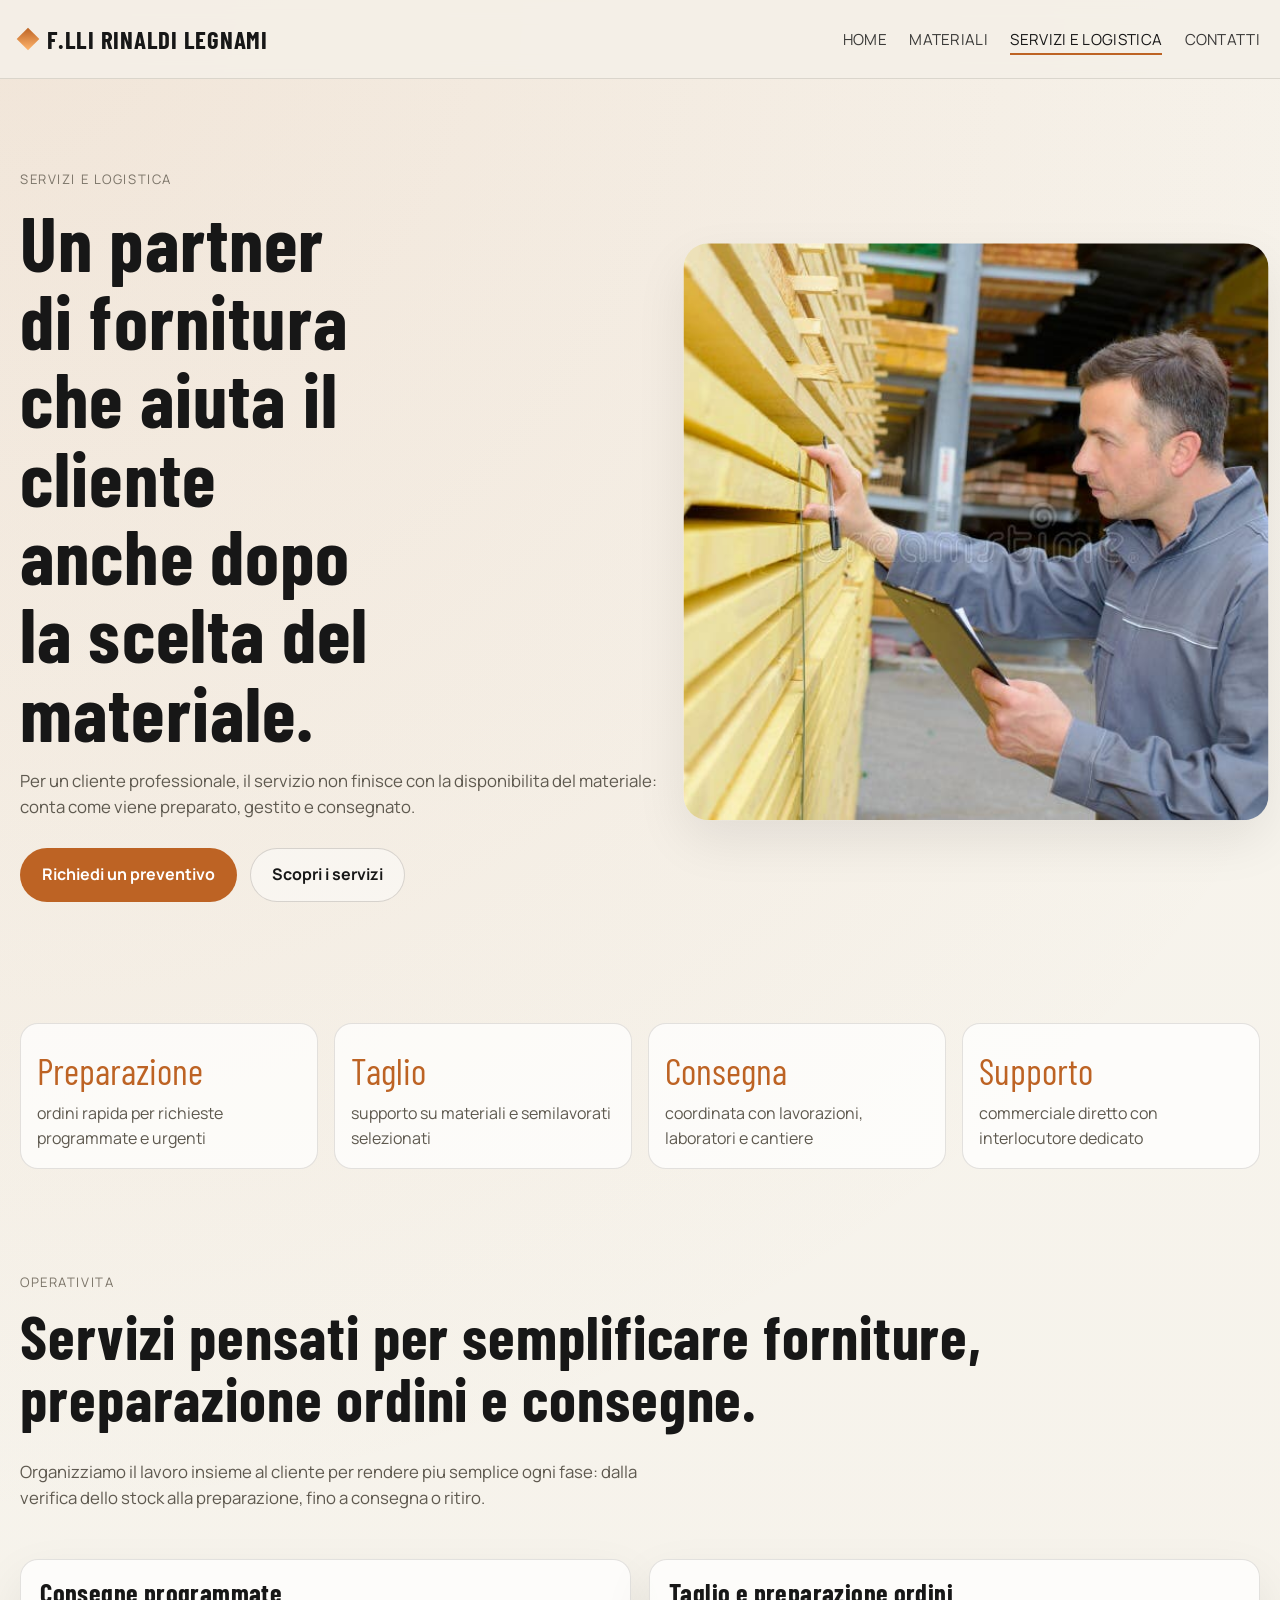
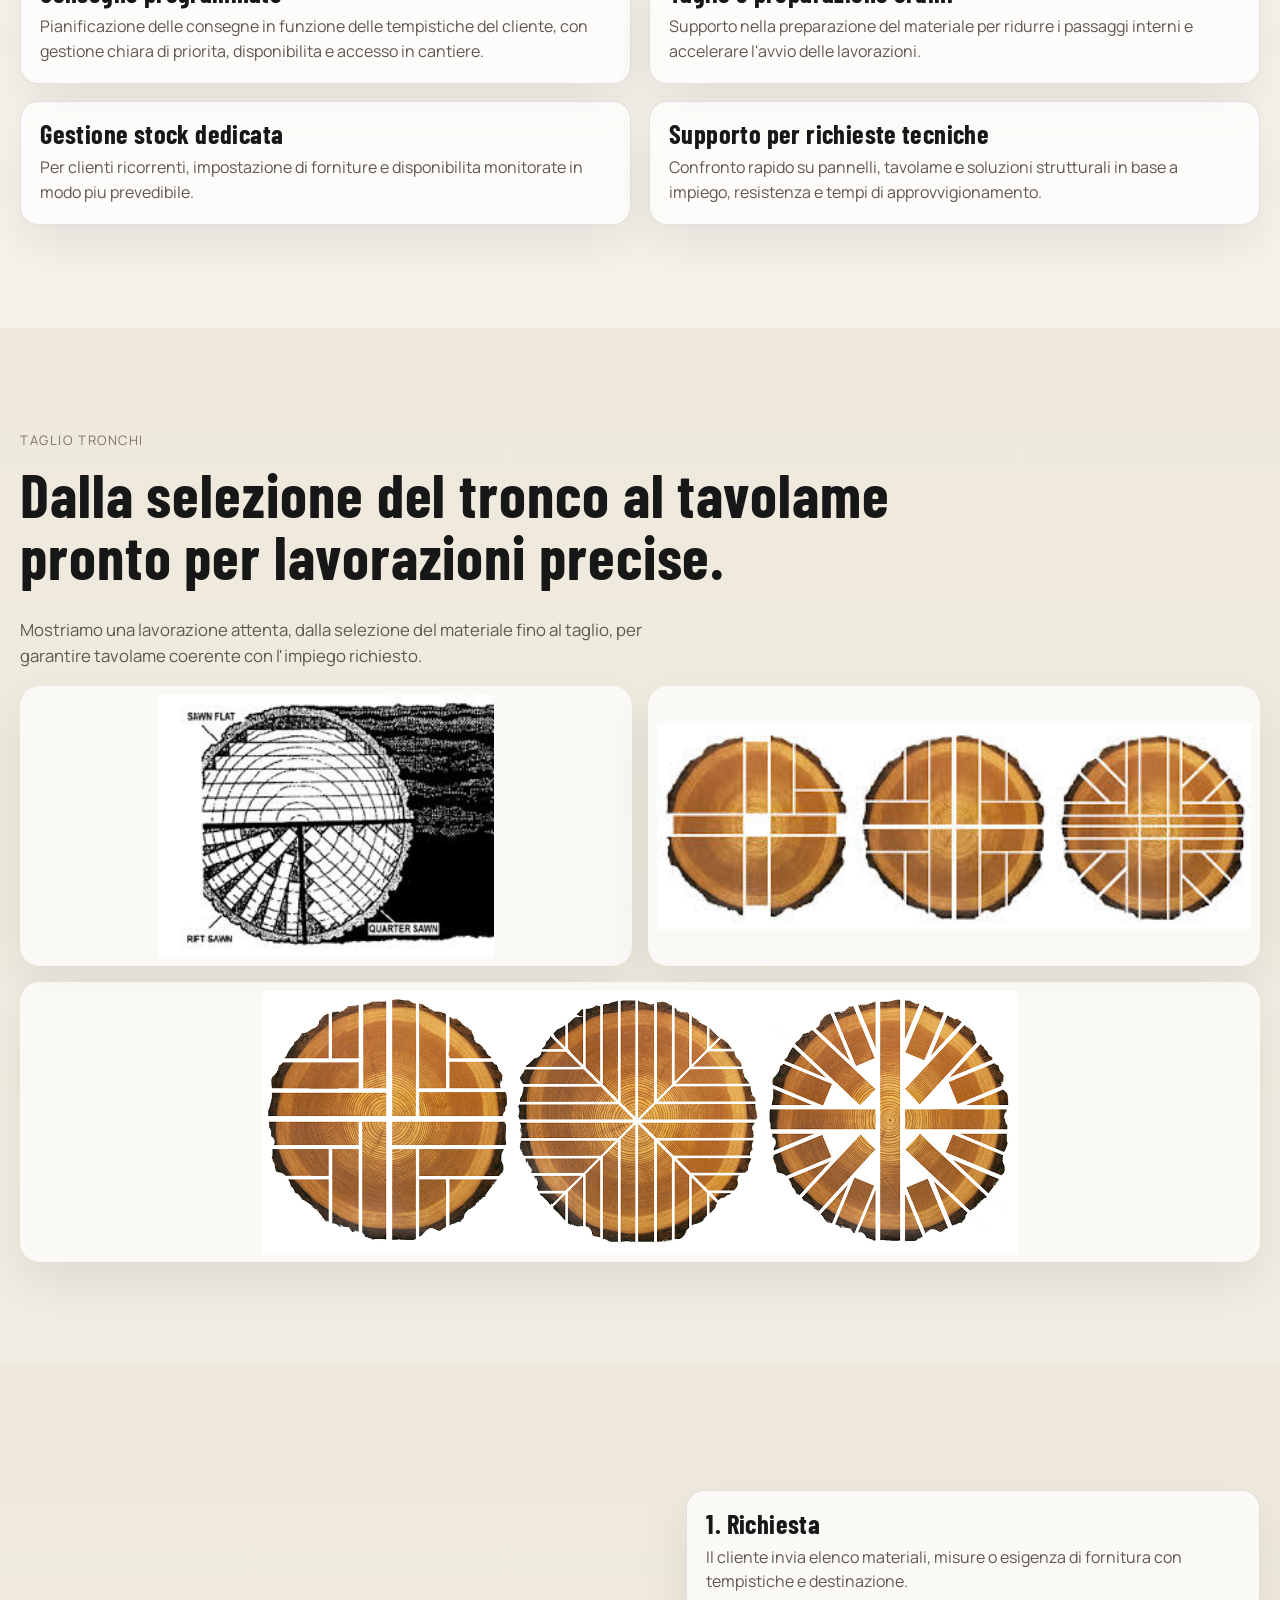
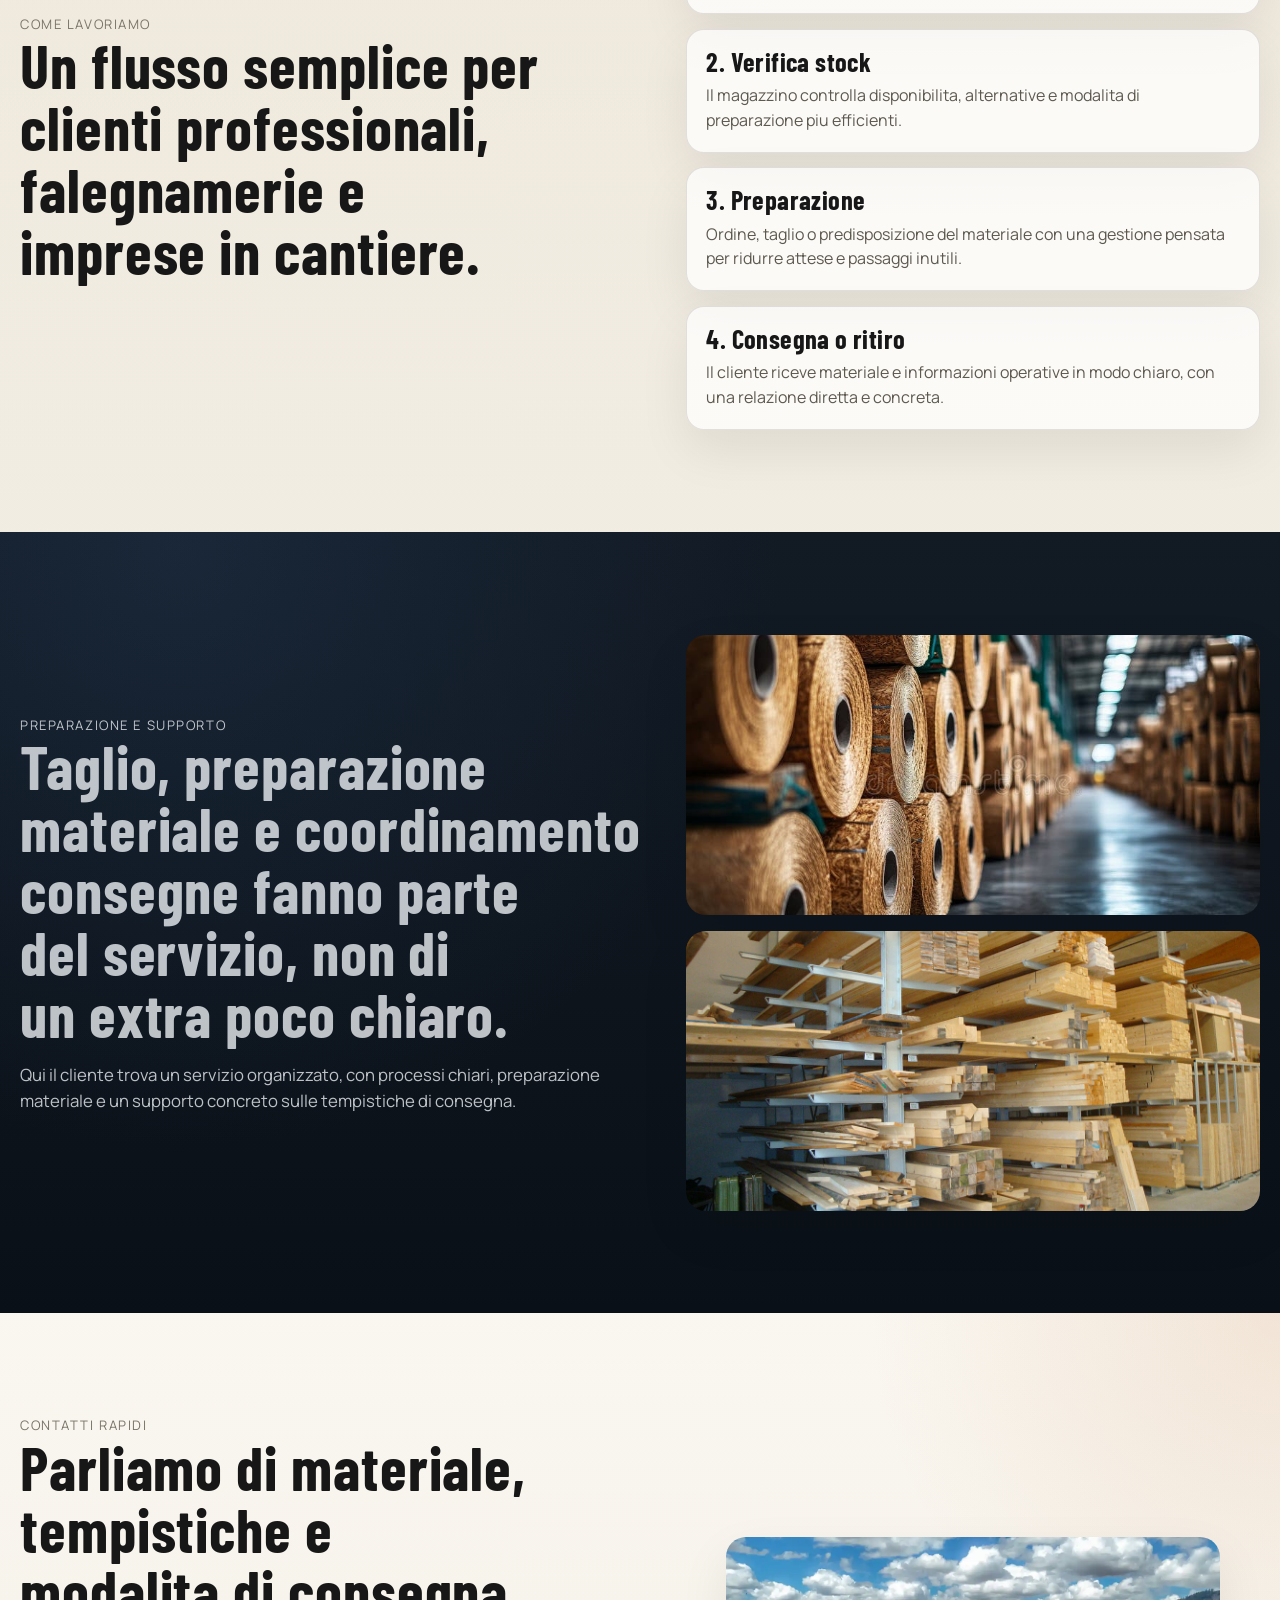
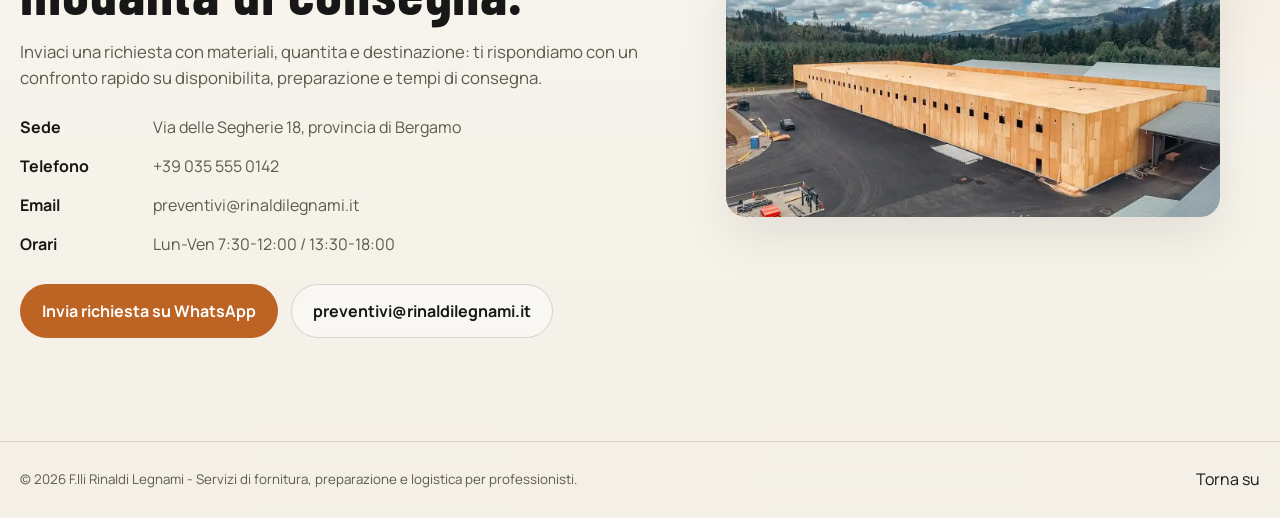
==== commit e0b6f8cd: "update" ====
--- a/services.html
+++ b/services.html
@@ -46,9 +46,18 @@
         <div class="inner-hero-copy">
           <p class="eyebrow motion-item">Servizi e logistica</p>
           <h1 class="motion-item">Un partner di fornitura che aiuta il cliente anche dopo la scelta del materiale.</h1>
-          <p class="lead motion-item" id="servicesHeroLead"></p>
+          <p class="lead motion-item">
+            Per un cliente professionale, il servizio non finisce con la disponibilita del materiale: conta come viene preparato, gestito e consegnato.
+          </p>
           <div class="hero-actions motion-item">
-            <a class="btn btn-primary" id="heroWhatsapp" href="#" target="_blank" rel="noopener noreferrer">Richiedi un preventivo</a>
+            <a
+              class="btn btn-primary"
+              href="https://wa.me/393331234567?text=Buongiorno%2C%20vorrei%20richiedere%20un%20preventivo%20per%20una%20fornitura%20di%20legname."
+              target="_blank"
+              rel="noopener noreferrer"
+            >
+              Richiedi un preventivo
+            </a>
             <a class="btn btn-secondary" href="#servizi-lista">Scopri i servizi</a>
           </div>
         </div>
@@ -59,28 +68,62 @@
     </section>
 
     <section class="trust-band section-tight reveal">
-      <div class="container trust-grid" id="servicesTrustStats"></div>
+      <div class="container trust-grid">
+        <article class="stat-card motion-item">
+          <p class="stat-value">Preparazione</p>
+          <p class="stat-label">ordini rapida per richieste programmate e urgenti</p>
+        </article>
+        <article class="stat-card motion-item">
+          <p class="stat-value">Taglio</p>
+          <p class="stat-label">supporto su materiali e semilavorati selezionati</p>
+        </article>
+        <article class="stat-card motion-item">
+          <p class="stat-value">Consegna</p>
+          <p class="stat-label">coordinata con lavorazioni, laboratori e cantiere</p>
+        </article>
+        <article class="stat-card motion-item">
+          <p class="stat-value">Supporto</p>
+          <p class="stat-label">commerciale diretto con interlocutore dedicato</p>
+        </article>
+      </div>
     </section>
 
     <section class="section" id="servizi-lista">
       <div class="container section-head reveal">
         <p class="eyebrow">Operativita</p>
         <h2>Servizi pensati per semplificare forniture, preparazione ordini e consegne.</h2>
-        <p class="section-intro">La pagina secondaria deve far capire che l'azienda non vende solo materiale: aiuta il cliente a riceverlo, prepararlo e gestirlo con tempi e modalita chiare.</p>
-      </div>
-      <div class="container logistics-grid" id="logisticsGrid"></div>
+        <p class="section-intro">Organizziamo il lavoro insieme al cliente per rendere piu semplice ogni fase: dalla verifica dello stock alla preparazione, fino a consegna o ritiro.</p>
+      </div>
+      <div class="container logistics-grid">
+        <article class="logistics-card motion-item">
+          <h3>Consegne programmate</h3>
+          <p>Pianificazione delle consegne in funzione delle tempistiche del cliente, con gestione chiara di priorita, disponibilita e accesso in cantiere.</p>
+        </article>
+        <article class="logistics-card motion-item">
+          <h3>Taglio e preparazione ordini</h3>
+          <p>Supporto nella preparazione del materiale per ridurre i passaggi interni e accelerare l'avvio delle lavorazioni.</p>
+        </article>
+        <article class="logistics-card motion-item">
+          <h3>Gestione stock dedicata</h3>
+          <p>Per clienti ricorrenti, impostazione di forniture e disponibilita monitorate in modo piu prevedibile.</p>
+        </article>
+        <article class="logistics-card motion-item">
+          <h3>Supporto per richieste tecniche</h3>
+          <p>Confronto rapido su pannelli, tavolame e soluzioni strutturali in base a impiego, resistenza e tempi di approvvigionamento.</p>
+        </article>
+      </div>
     </section>
 
     <section class="section section-soft" id="taglio-tronchi">
       <div class="container section-head reveal">
         <p class="eyebrow">Taglio tronchi</p>
         <h2>Dalla selezione del tronco al tavolame pronto per lavorazioni precise.</h2>
-        <p class="section-intro">Abbiamo aggiunto immagini dedicate al processo di segagione per mostrare come il legno viene controllato e tagliato per ottenere tavole di qualita.</p>
-      </div>
-      <div class="container warehouse-gallery reveal">
-        <img class="warehouse-image motion-item" src="images/Tom-checking-colour-in-oak-logs.englishwoodlandstimber.webp" alt="Controllo qualitativo dei tronchi prima del taglio in tavole">
-        <img class="warehouse-image motion-item" src="images/2023-03-28-14.48.53-Web.jpg" alt="Fase di lavorazione del tronco in segheria per ricavare tavolame regolare">
-        <img class="warehouse-image motion-item" src="images/sahaus-kvartti2-2019.jpg" alt="Taglio tecnico del tronco per ottenere plance uniformi e stabili">
+        <p class="section-intro">Mostriamo una lavorazione attenta, dalla selezione del materiale fino al taglio, per garantire tavolame coerente con l'impiego richiesto.</p>
+      </div>
+      <div class="container warehouse-gallery log-gallery reveal">
+        <img class="warehouse-image log-gallery-image motion-item" src="images/images.jpeg" alt="Dettaglio del tronco durante la fase di lavorazione">
+        <img class="warehouse-image log-gallery-image motion-item" src="images/images (1).jpeg" alt="Tronco lavorato per ottenere tavolame e sezioni regolari">
+        <img class="warehouse-image log-gallery-image motion-item" src="images/sahaus-kvartti2-2019 (1).jpg" alt="Taglio tecnico del tronco per ricavare tavole uniformi">
       </div>
     </section>
 
@@ -90,7 +133,24 @@
           <p class="eyebrow">Come lavoriamo</p>
           <h2>Un flusso semplice per clienti professionali, falegnamerie e imprese in cantiere.</h2>
         </div>
-        <div class="process-steps" id="processSteps"></div>
+        <div class="process-steps">
+          <article class="process-step motion-item">
+            <h3>1. Richiesta</h3>
+            <p>Il cliente invia elenco materiali, misure o esigenza di fornitura con tempistiche e destinazione.</p>
+          </article>
+          <article class="process-step motion-item">
+            <h3>2. Verifica stock</h3>
+            <p>Il magazzino controlla disponibilita, alternative e modalita di preparazione piu efficienti.</p>
+          </article>
+          <article class="process-step motion-item">
+            <h3>3. Preparazione</h3>
+            <p>Ordine, taglio o predisposizione del materiale con una gestione pensata per ridurre attese e passaggi inutili.</p>
+          </article>
+          <article class="process-step motion-item">
+            <h3>4. Consegna o ritiro</h3>
+            <p>Il cliente riceve materiale e informazioni operative in modo chiaro, con una relazione diretta e concreta.</p>
+          </article>
+        </div>
       </div>
     </section>
 
@@ -113,11 +173,37 @@
         <div class="quote-copy">
           <p class="eyebrow">Contatti rapidi</p>
           <h2>Parliamo di materiale, tempistiche e modalita di consegna.</h2>
-          <p class="section-intro" id="contactLead"></p>
-          <div class="contact-list" id="contactList"></div>
+          <p class="section-intro">
+            Inviaci una richiesta con materiali, quantita e destinazione: ti rispondiamo con un confronto rapido su disponibilita, preparazione e tempi di consegna.
+          </p>
+          <div class="contact-list">
+            <div class="contact-list-item motion-item">
+              <strong>Sede</strong>
+              <span>Via delle Segherie 18, provincia di Bergamo</span>
+            </div>
+            <div class="contact-list-item motion-item">
+              <strong>Telefono</strong>
+              <span>+39 035 555 0142</span>
+            </div>
+            <div class="contact-list-item motion-item">
+              <strong>Email</strong>
+              <span>preventivi@rinaldilegnami.it</span>
+            </div>
+            <div class="contact-list-item motion-item">
+              <strong>Orari</strong>
+              <span>Lun-Ven 7:30-12:00 / 13:30-18:00</span>
+            </div>
+          </div>
           <div class="hero-actions motion-item">
-            <a class="btn btn-primary" id="contactWhatsapp" href="#" target="_blank" rel="noopener noreferrer">Invia richiesta su WhatsApp</a>
-            <a class="btn btn-secondary" id="contactEmail" href="#">Scrivi via email</a>
+            <a
+              class="btn btn-primary"
+              href="https://wa.me/393331234567?text=Buongiorno%2C%20vorrei%20richiedere%20un%20preventivo%20per%20una%20fornitura%20di%20legname."
+              target="_blank"
+              rel="noopener noreferrer"
+            >
+              Invia richiesta su WhatsApp
+            </a>
+            <a class="btn btn-secondary" href="mailto:preventivi@rinaldilegnami.it">preventivi@rinaldilegnami.it</a>
           </div>
         </div>
         <figure class="quote-figure motion-item">
@@ -129,7 +215,7 @@
 
   <footer class="site-footer">
     <div class="container footer-inner">
-      <small>&copy; <span id="year"></span> <span id="footerBrand">F.lli Rinaldi Legnami</span> - Servizi di fornitura, preparazione e logistica per professionisti.</small>
+      <small>&copy; <span id="year">2026</span> <span id="footerBrand">F.lli Rinaldi Legnami</span> - Servizi di fornitura, preparazione e logistica per professionisti.</small>
       <a href="#top">Torna su</a>
     </div>
   </footer>
--- a/styles.css
+++ b/styles.css
@@ -446,6 +446,25 @@
   box-shadow: var(--shadow);
 }
 
+.section-dark .preview-card,
+.section-dark .logistics-card,
+.section-dark .process-step {
+  background: #f1f3f6;
+  border-color: rgba(255, 255, 255, 0.22);
+}
+
+.section-dark .preview-card h3,
+.section-dark .logistics-card h3,
+.section-dark .process-step h3 {
+  color: #202733;
+}
+
+.section-dark .preview-card p,
+.section-dark .logistics-card p,
+.section-dark .process-step p {
+  color: #3d4652;
+}
+
 .material-card h3,
 .preview-card h3,
 .logistics-card h3,
@@ -522,6 +541,13 @@
   height: 360px;
 }
 
+.log-gallery-image {
+  height: auto;
+  object-fit: contain;
+  background: rgba(255, 255, 255, 0.7);
+  padding: 0.55rem;
+}
+
 .story-image:not(.story-image-large),
 .warehouse-image,
 .quote-image {
@@ -680,6 +706,14 @@
   .quote-layout,
   .process-layout {
     grid-template-columns: minmax(0, 1fr) minmax(320px, 0.9fr);
+  }
+
+  .log-gallery {
+    grid-template-columns: repeat(2, minmax(0, 1fr));
+  }
+
+  .log-gallery-image:last-child {
+    grid-column: 1 / -1;
   }
 }
 
@@ -870,6 +904,10 @@
     height: 240px;
   }
 
+  .log-gallery-image {
+    height: auto;
+  }
+
   .contact-list-item {
     display: grid;
     gap: 0.2rem;
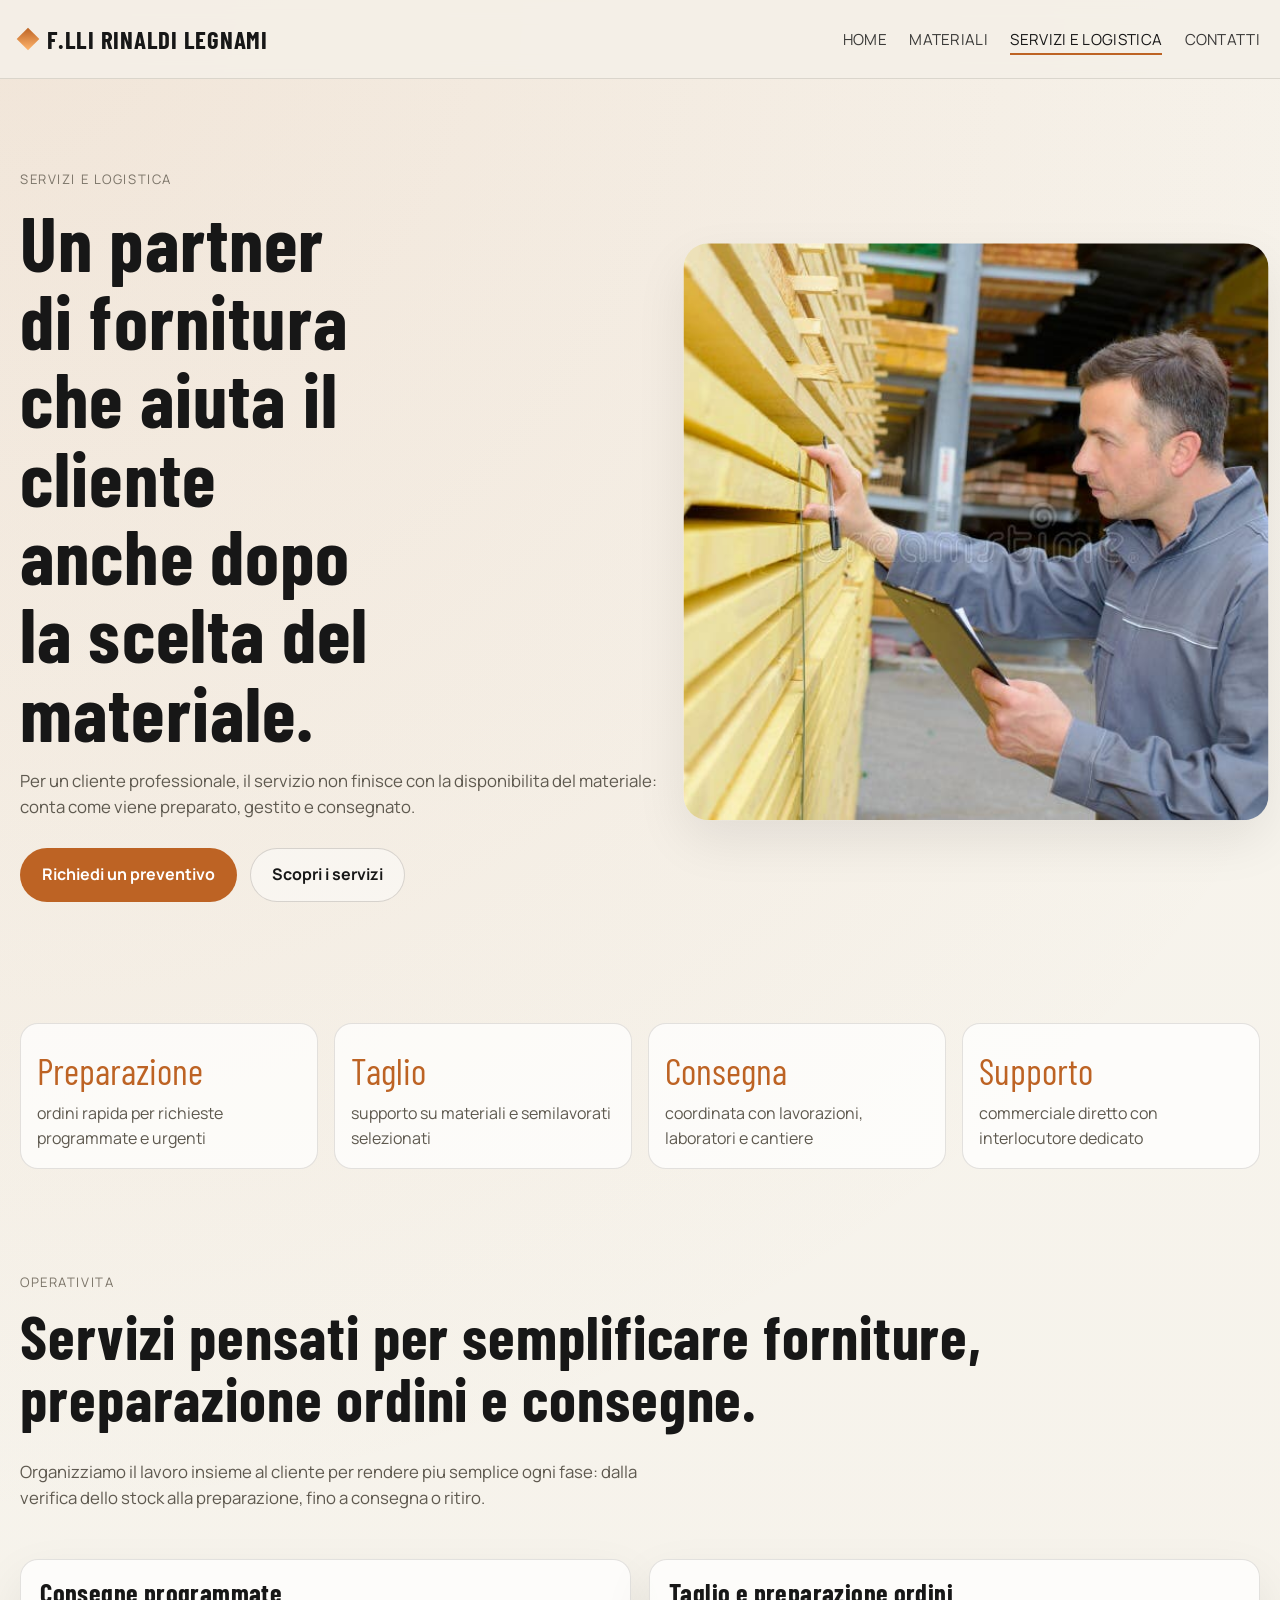
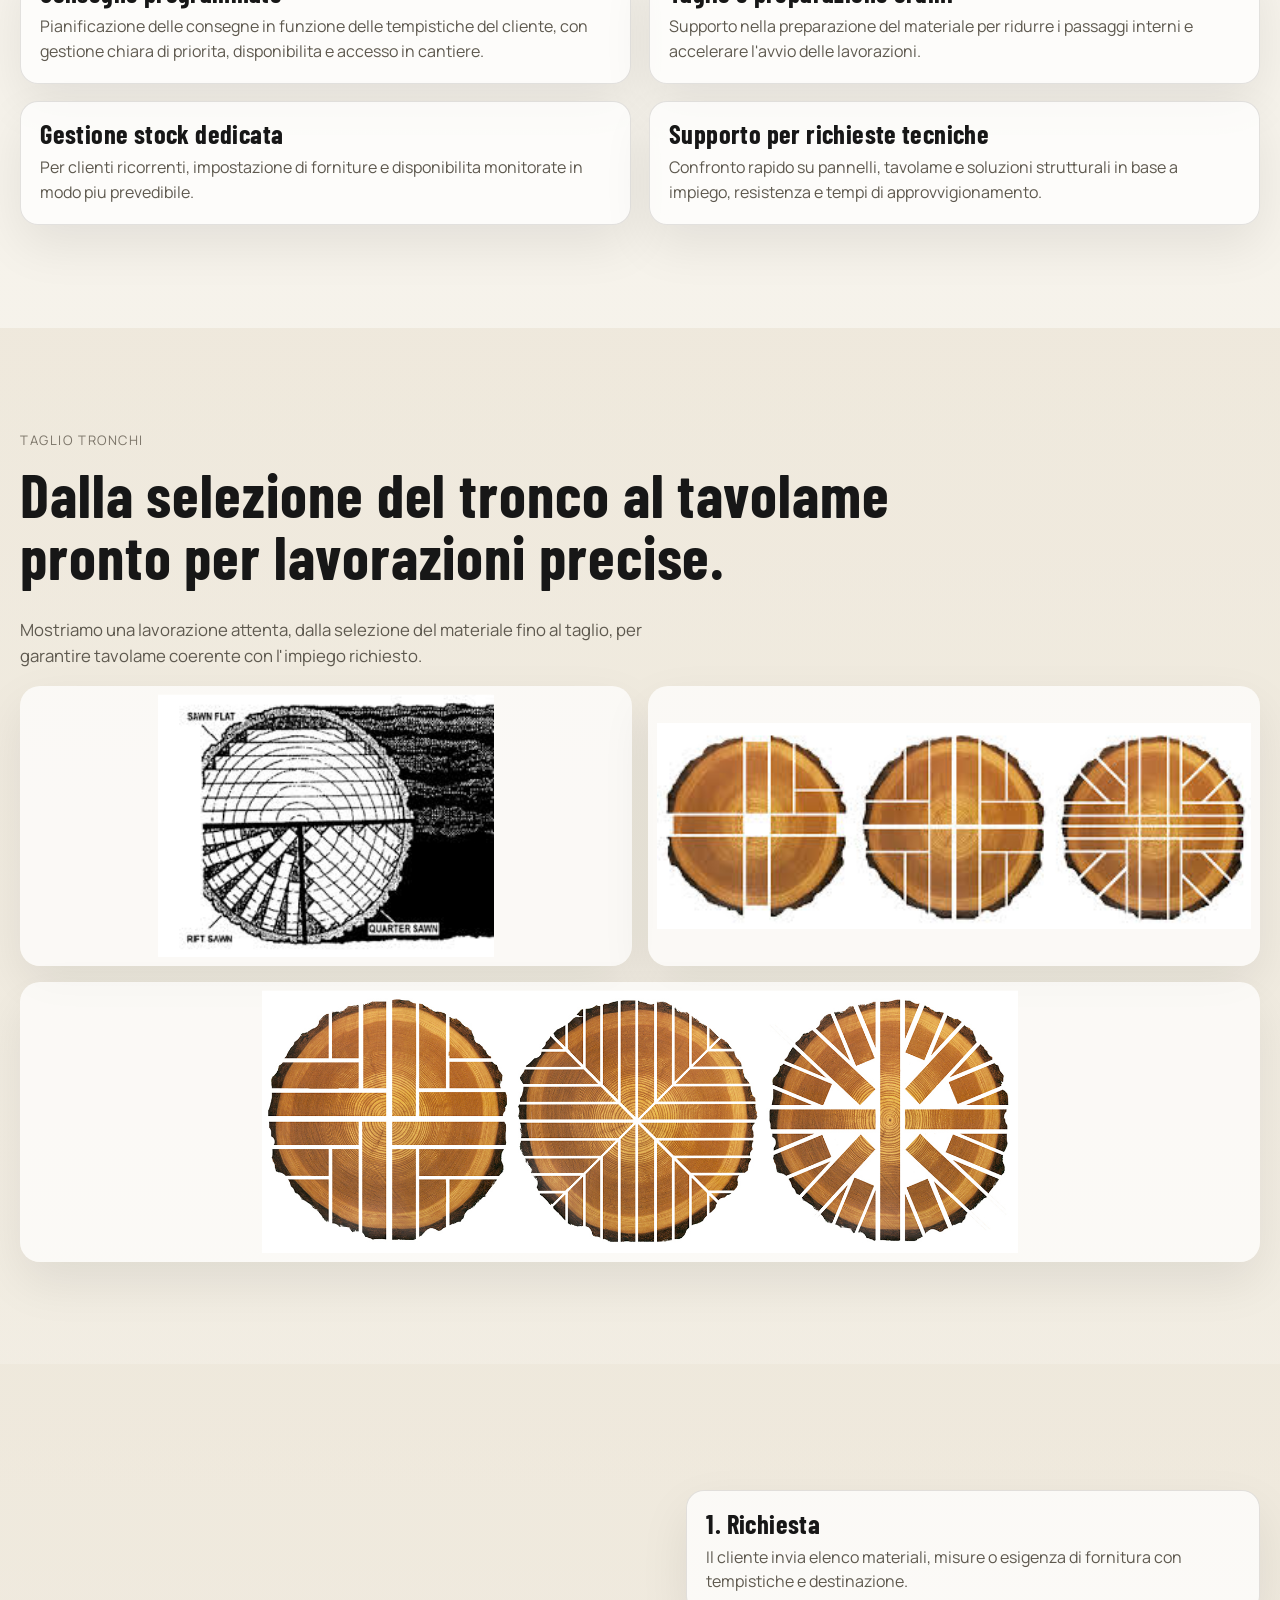
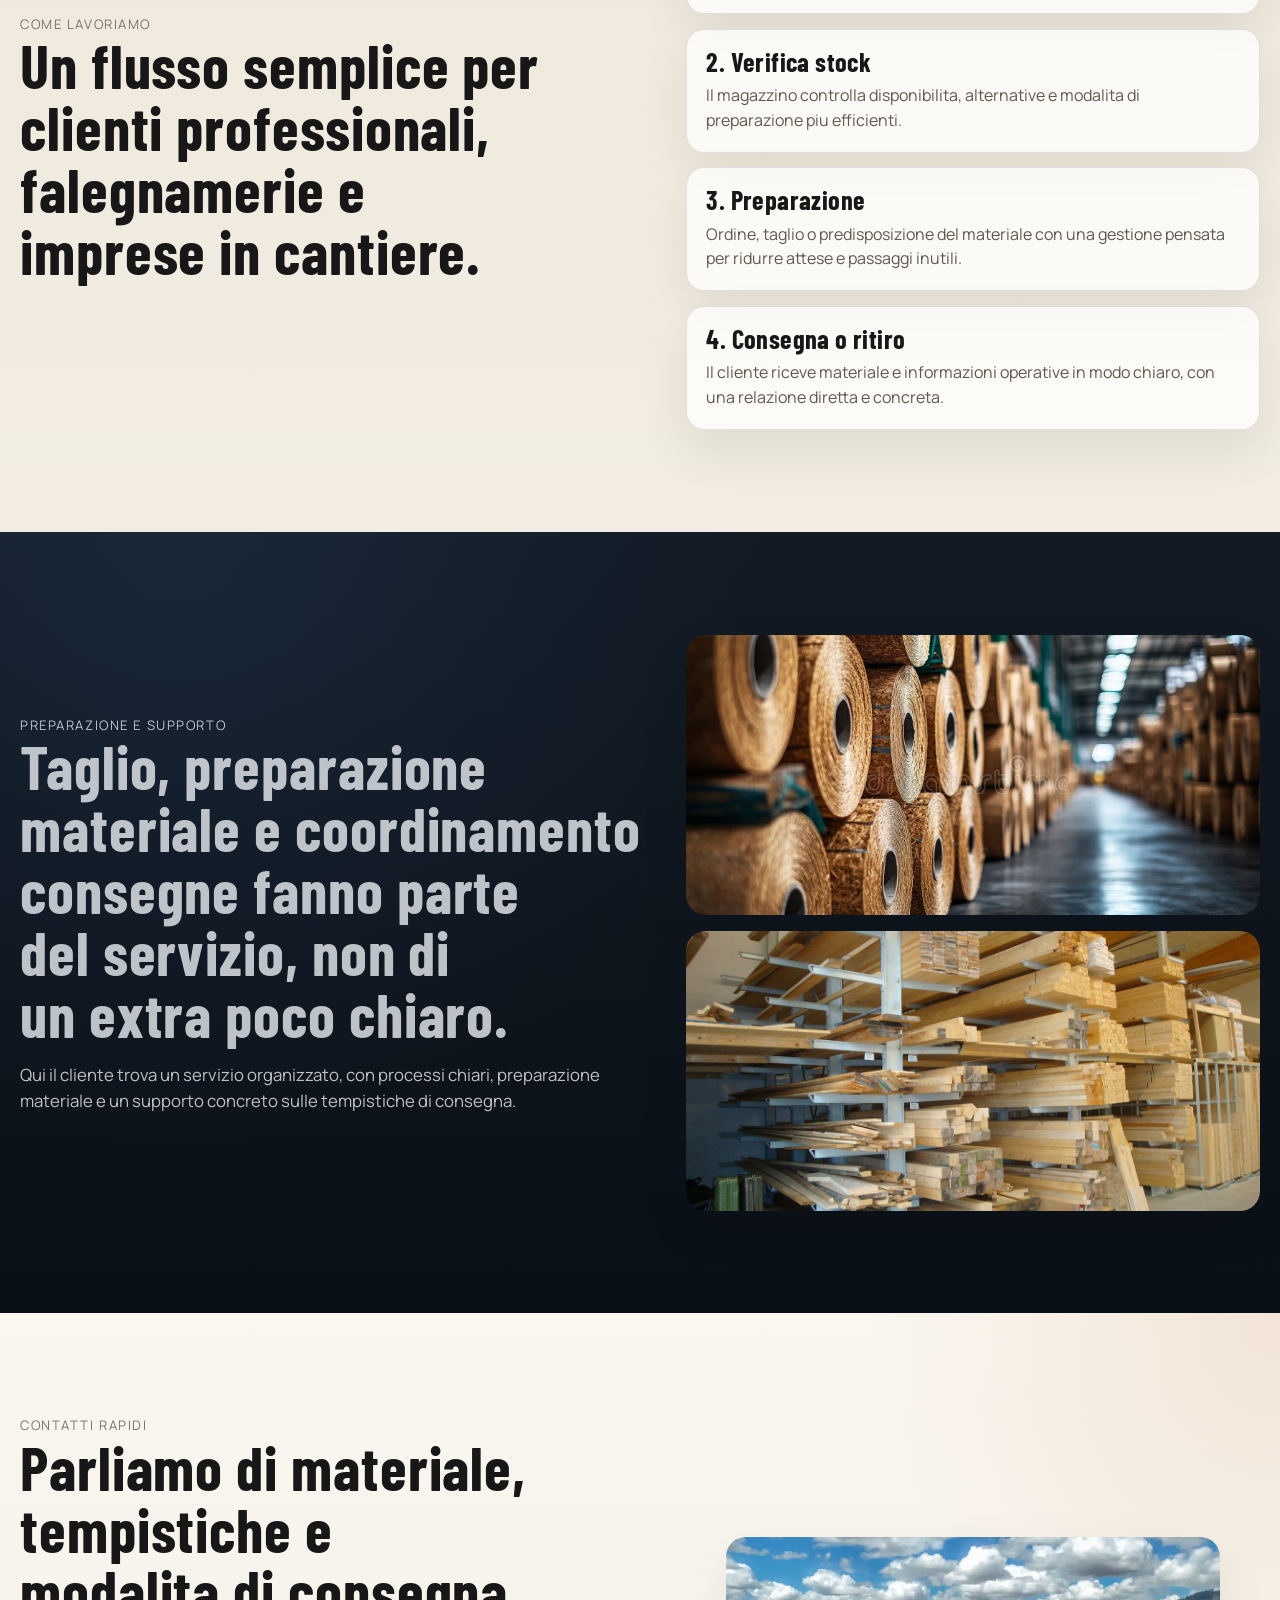
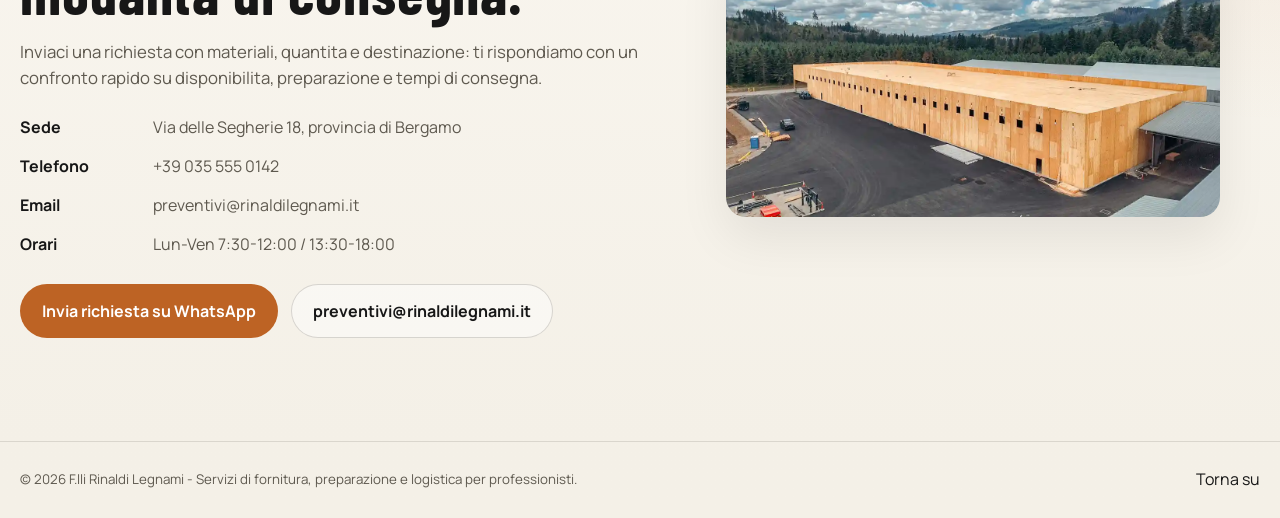
==== commit cd0369b8: "update" ====
--- a/services.html
+++ b/services.html
@@ -1,225 +1,225 @@
-<!DOCTYPE html>
-<html lang="it">
-<head>
-  <meta charset="UTF-8">
-  <meta name="viewport" content="width=device-width, initial-scale=1.0">
-  <meta name="description" content="Servizi e logistica di F.lli Rinaldi Legnami: consegna, taglio, preparazione ordini e supporto per cantieri e falegnamerie.">
-  <title>Servizi e Logistica | F.lli Rinaldi Legnami</title>
-  <link rel="preconnect" href="https://fonts.googleapis.com">
-  <link rel="preconnect" href="https://fonts.gstatic.com" crossorigin>
-  <link href="https://fonts.googleapis.com/css2?family=Barlow+Condensed:wght@500;600;700&family=Manrope:wght@400;500;600;700&display=swap" rel="stylesheet">
-  <link rel="stylesheet" href="styles.css">
-</head>
-<body data-page="services">
-  <header class="site-header" id="top">
-    <div class="container site-header-inner">
-      <a class="brand" href="index.html" aria-label="Vai alla home di F.lli Rinaldi Legnami">
-        <span class="brand-mark" aria-hidden="true"></span>
-        <span id="brandName">F.lli Rinaldi Legnami</span>
-      </a>
-      <button
-        id="menuToggle"
-        class="menu-toggle"
-        type="button"
-        aria-expanded="false"
-        aria-controls="mainNav"
-        aria-label="Apri menu di navigazione"
-      >
-        <span class="menu-line"></span>
-        <span class="menu-line"></span>
-        <span class="menu-line"></span>
-      </button>
-      <nav id="mainNav" class="main-nav" aria-label="Navigazione principale">
-        <ul class="nav-list">
-          <li><a data-nav="home" href="index.html">Home</a></li>
-          <li><a href="index.html#materiali">Materiali</a></li>
-          <li><a data-nav="services" href="services.html">Servizi e Logistica</a></li>
-          <li><a href="#contatti">Contatti</a></li>
-        </ul>
-      </nav>
-    </div>
-  </header>
-
-  <main>
-    <section class="inner-hero section">
-      <div class="container inner-hero-layout reveal">
-        <div class="inner-hero-copy">
-          <p class="eyebrow motion-item">Servizi e logistica</p>
-          <h1 class="motion-item">Un partner di fornitura che aiuta il cliente anche dopo la scelta del materiale.</h1>
-          <p class="lead motion-item">
-            Per un cliente professionale, il servizio non finisce con la disponibilita del materiale: conta come viene preparato, gestito e consegnato.
-          </p>
-          <div class="hero-actions motion-item">
-            <a
-              class="btn btn-primary"
-              href="https://wa.me/393331234567?text=Buongiorno%2C%20vorrei%20richiedere%20un%20preventivo%20per%20una%20fornitura%20di%20legname."
-              target="_blank"
-              rel="noopener noreferrer"
-            >
-              Richiedi un preventivo
-            </a>
-            <a class="btn btn-secondary" href="#servizi-lista">Scopri i servizi</a>
-          </div>
-        </div>
-        <div class="inner-hero-media motion-item">
-          <img class="hero-image" src="images/inventory-wood-warehouse-257187831-2893733385.jpg" alt="Magazzino con pannelli e legname pronti per la preparazione ordini">
-        </div>
-      </div>
-    </section>
-
-    <section class="trust-band section-tight reveal">
-      <div class="container trust-grid">
-        <article class="stat-card motion-item">
-          <p class="stat-value">Preparazione</p>
-          <p class="stat-label">ordini rapida per richieste programmate e urgenti</p>
-        </article>
-        <article class="stat-card motion-item">
-          <p class="stat-value">Taglio</p>
-          <p class="stat-label">supporto su materiali e semilavorati selezionati</p>
-        </article>
-        <article class="stat-card motion-item">
-          <p class="stat-value">Consegna</p>
-          <p class="stat-label">coordinata con lavorazioni, laboratori e cantiere</p>
-        </article>
-        <article class="stat-card motion-item">
-          <p class="stat-value">Supporto</p>
-          <p class="stat-label">commerciale diretto con interlocutore dedicato</p>
-        </article>
-      </div>
-    </section>
-
-    <section class="section" id="servizi-lista">
-      <div class="container section-head reveal">
-        <p class="eyebrow">Operativita</p>
-        <h2>Servizi pensati per semplificare forniture, preparazione ordini e consegne.</h2>
-        <p class="section-intro">Organizziamo il lavoro insieme al cliente per rendere piu semplice ogni fase: dalla verifica dello stock alla preparazione, fino a consegna o ritiro.</p>
-      </div>
-      <div class="container logistics-grid">
-        <article class="logistics-card motion-item">
-          <h3>Consegne programmate</h3>
-          <p>Pianificazione delle consegne in funzione delle tempistiche del cliente, con gestione chiara di priorita, disponibilita e accesso in cantiere.</p>
-        </article>
-        <article class="logistics-card motion-item">
-          <h3>Taglio e preparazione ordini</h3>
-          <p>Supporto nella preparazione del materiale per ridurre i passaggi interni e accelerare l'avvio delle lavorazioni.</p>
-        </article>
-        <article class="logistics-card motion-item">
-          <h3>Gestione stock dedicata</h3>
-          <p>Per clienti ricorrenti, impostazione di forniture e disponibilita monitorate in modo piu prevedibile.</p>
-        </article>
-        <article class="logistics-card motion-item">
-          <h3>Supporto per richieste tecniche</h3>
-          <p>Confronto rapido su pannelli, tavolame e soluzioni strutturali in base a impiego, resistenza e tempi di approvvigionamento.</p>
-        </article>
-      </div>
-    </section>
-
-    <section class="section section-soft" id="taglio-tronchi">
-      <div class="container section-head reveal">
-        <p class="eyebrow">Taglio tronchi</p>
-        <h2>Dalla selezione del tronco al tavolame pronto per lavorazioni precise.</h2>
-        <p class="section-intro">Mostriamo una lavorazione attenta, dalla selezione del materiale fino al taglio, per garantire tavolame coerente con l'impiego richiesto.</p>
-      </div>
-      <div class="container warehouse-gallery log-gallery reveal">
-        <img class="warehouse-image log-gallery-image motion-item" src="images/images.jpeg" alt="Dettaglio del tronco durante la fase di lavorazione">
-        <img class="warehouse-image log-gallery-image motion-item" src="images/images (1).jpeg" alt="Tronco lavorato per ottenere tavolame e sezioni regolari">
-        <img class="warehouse-image log-gallery-image motion-item" src="images/sahaus-kvartti2-2019 (1).jpg" alt="Taglio tecnico del tronco per ricavare tavole uniformi">
-      </div>
-    </section>
-
-    <section class="section section-soft" id="processo">
-      <div class="container process-layout reveal">
-        <div>
-          <p class="eyebrow">Come lavoriamo</p>
-          <h2>Un flusso semplice per clienti professionali, falegnamerie e imprese in cantiere.</h2>
-        </div>
-        <div class="process-steps">
-          <article class="process-step motion-item">
-            <h3>1. Richiesta</h3>
-            <p>Il cliente invia elenco materiali, misure o esigenza di fornitura con tempistiche e destinazione.</p>
-          </article>
-          <article class="process-step motion-item">
-            <h3>2. Verifica stock</h3>
-            <p>Il magazzino controlla disponibilita, alternative e modalita di preparazione piu efficienti.</p>
-          </article>
-          <article class="process-step motion-item">
-            <h3>3. Preparazione</h3>
-            <p>Ordine, taglio o predisposizione del materiale con una gestione pensata per ridurre attese e passaggi inutili.</p>
-          </article>
-          <article class="process-step motion-item">
-            <h3>4. Consegna o ritiro</h3>
-            <p>Il cliente riceve materiale e informazioni operative in modo chiaro, con una relazione diretta e concreta.</p>
-          </article>
-        </div>
-      </div>
-    </section>
-
-    <section class="section section-dark">
-      <div class="container warehouse-layout reveal">
-        <div class="warehouse-copy">
-          <p class="eyebrow">Preparazione e supporto</p>
-          <h2>Taglio, preparazione materiale e coordinamento consegne fanno parte del servizio, non di un extra poco chiaro.</h2>
-          <p class="section-intro">Qui il cliente trova un servizio organizzato, con processi chiari, preparazione materiale e un supporto concreto sulle tempistiche di consegna.</p>
-        </div>
-        <div class="warehouse-gallery">
-          <img class="warehouse-image motion-item" src="images/large-rolls-compressed-wood-fiber-warehouse-setting-large-rolls-compressed-wood-fiber-warehouse-setting-363112547-3031267286.jpg" alt="Materiale stoccato e organizzato in area di magazzino">
-          <img class="warehouse-image motion-item" src="images/csm_kragarmregal_schreiner06_9e70cb109e.jpg" alt="Sistema di stoccaggio per legname e pannelli">
-        </div>
-      </div>
-    </section>
-
-    <section class="section quote-section" id="contatti">
-      <div class="container quote-layout reveal">
-        <div class="quote-copy">
-          <p class="eyebrow">Contatti rapidi</p>
-          <h2>Parliamo di materiale, tempistiche e modalita di consegna.</h2>
-          <p class="section-intro">
-            Inviaci una richiesta con materiali, quantita e destinazione: ti rispondiamo con un confronto rapido su disponibilita, preparazione e tempi di consegna.
-          </p>
-          <div class="contact-list">
-            <div class="contact-list-item motion-item">
-              <strong>Sede</strong>
-              <span>Via delle Segherie 18, provincia di Bergamo</span>
-            </div>
-            <div class="contact-list-item motion-item">
-              <strong>Telefono</strong>
-              <span>+39 035 555 0142</span>
-            </div>
-            <div class="contact-list-item motion-item">
-              <strong>Email</strong>
-              <span>preventivi@rinaldilegnami.it</span>
-            </div>
-            <div class="contact-list-item motion-item">
-              <strong>Orari</strong>
-              <span>Lun-Ven 7:30-12:00 / 13:30-18:00</span>
-            </div>
-          </div>
-          <div class="hero-actions motion-item">
-            <a
-              class="btn btn-primary"
-              href="https://wa.me/393331234567?text=Buongiorno%2C%20vorrei%20richiedere%20un%20preventivo%20per%20una%20fornitura%20di%20legname."
-              target="_blank"
-              rel="noopener noreferrer"
-            >
-              Invia richiesta su WhatsApp
-            </a>
-            <a class="btn btn-secondary" href="mailto:preventivi@rinaldilegnami.it">preventivi@rinaldilegnami.it</a>
-          </div>
-        </div>
-        <figure class="quote-figure motion-item">
-          <img class="quote-image" src="images/Mass-Timber-Data-Centre-Projects-2282254981.webp" alt="Applicazione professionale del legno strutturale in progetto tecnico">
-        </figure>
-      </div>
-    </section>
-  </main>
-
-  <footer class="site-footer">
-    <div class="container footer-inner">
-      <small>&copy; <span id="year">2026</span> <span id="footerBrand">F.lli Rinaldi Legnami</span> - Servizi di fornitura, preparazione e logistica per professionisti.</small>
-      <a href="#top">Torna su</a>
-    </div>
-  </footer>
-
-  <script src="script.js" defer></script>
-</body>
-</html>
+<!DOCTYPE html>
+<html lang="it">
+<head>
+  <meta charset="UTF-8">
+  <meta name="viewport" content="width=device-width, initial-scale=1.0">
+  <meta name="description" content="Servizi e logistica di F.lli Rinaldi Legnami: consegna, taglio, preparazione ordini e supporto per cantieri e falegnamerie.">
+  <title>Servizi e Logistica | F.lli Rinaldi Legnami</title>
+  <link rel="preconnect" href="https://fonts.googleapis.com">
+  <link rel="preconnect" href="https://fonts.gstatic.com" crossorigin>
+  <link href="https://fonts.googleapis.com/css2?family=Barlow+Condensed:wght@500;600;700&family=Manrope:wght@400;500;600;700&display=swap" rel="stylesheet">
+  <link rel="stylesheet" href="styles.css">
+</head>
+<body data-page="services">
+  <header class="site-header" id="top">
+    <div class="container site-header-inner">
+      <a class="brand" href="index.html" aria-label="Vai alla home di F.lli Rinaldi Legnami">
+        <span class="brand-mark" aria-hidden="true"></span>
+        <span id="brandName">F.lli Rinaldi Legnami</span>
+      </a>
+      <button
+        id="menuToggle"
+        class="menu-toggle"
+        type="button"
+        aria-expanded="false"
+        aria-controls="mainNav"
+        aria-label="Apri menu di navigazione"
+      >
+        <span class="menu-line"></span>
+        <span class="menu-line"></span>
+        <span class="menu-line"></span>
+      </button>
+      <nav id="mainNav" class="main-nav" aria-label="Navigazione principale">
+        <ul class="nav-list">
+          <li><a data-nav="home" href="index.html">Home</a></li>
+          <li><a href="index.html#materiali">Materiali</a></li>
+          <li><a data-nav="services" href="services.html">Servizi e Logistica</a></li>
+          <li><a href="#contatti">Contatti</a></li>
+        </ul>
+      </nav>
+    </div>
+  </header>
+
+  <main>
+    <section class="inner-hero section">
+      <div class="container inner-hero-layout reveal">
+        <div class="inner-hero-copy">
+          <p class="eyebrow motion-item">Servizi e logistica</p>
+          <h1 class="motion-item">Un partner di fornitura che aiuta il cliente anche dopo la scelta del materiale.</h1>
+          <p class="lead motion-item">
+            Per un cliente professionale, il servizio non finisce con la disponibilita del materiale: conta come viene preparato, gestito e consegnato.
+          </p>
+          <div class="hero-actions motion-item">
+            <a
+              class="btn btn-primary"
+              href="https://wa.me/393331234567?text=Buongiorno%2C%20vorrei%20richiedere%20un%20preventivo%20per%20una%20fornitura%20di%20legname."
+              target="_blank"
+              rel="noopener noreferrer"
+            >
+              Richiedi un preventivo
+            </a>
+            <a class="btn btn-secondary" href="#servizi-lista">Scopri i servizi</a>
+          </div>
+        </div>
+        <div class="inner-hero-media motion-item">
+          <img class="hero-image" src="images/inventory-wood-warehouse-257187831-2893733385.jpg" alt="Magazzino con pannelli e legname pronti per la preparazione ordini">
+        </div>
+      </div>
+    </section>
+
+    <section class="trust-band section-tight reveal">
+      <div class="container trust-grid">
+        <article class="stat-card motion-item">
+          <p class="stat-value">Preparazione</p>
+          <p class="stat-label">ordini rapida per richieste programmate e urgenti</p>
+        </article>
+        <article class="stat-card motion-item">
+          <p class="stat-value">Taglio</p>
+          <p class="stat-label">supporto su materiali e semilavorati selezionati</p>
+        </article>
+        <article class="stat-card motion-item">
+          <p class="stat-value">Consegna</p>
+          <p class="stat-label">coordinata con lavorazioni, laboratori e cantiere</p>
+        </article>
+        <article class="stat-card motion-item">
+          <p class="stat-value">Supporto</p>
+          <p class="stat-label">commerciale diretto con interlocutore dedicato</p>
+        </article>
+      </div>
+    </section>
+
+    <section class="section" id="servizi-lista">
+      <div class="container section-head reveal">
+        <p class="eyebrow">Operativita</p>
+        <h2>Servizi pensati per semplificare forniture, preparazione ordini e consegne.</h2>
+        <p class="section-intro">Organizziamo il lavoro insieme al cliente per rendere piu semplice ogni fase: dalla verifica dello stock alla preparazione, fino a consegna o ritiro.</p>
+      </div>
+      <div class="container logistics-grid">
+        <article class="logistics-card motion-item">
+          <h3>Consegne programmate</h3>
+          <p>Pianificazione delle consegne in funzione delle tempistiche del cliente, con gestione chiara di priorita, disponibilita e accesso in cantiere.</p>
+        </article>
+        <article class="logistics-card motion-item">
+          <h3>Taglio e preparazione ordini</h3>
+          <p>Supporto nella preparazione del materiale per ridurre i passaggi interni e accelerare l'avvio delle lavorazioni.</p>
+        </article>
+        <article class="logistics-card motion-item">
+          <h3>Gestione stock dedicata</h3>
+          <p>Per clienti ricorrenti, impostazione di forniture e disponibilita monitorate in modo piu prevedibile.</p>
+        </article>
+        <article class="logistics-card motion-item">
+          <h3>Supporto per richieste tecniche</h3>
+          <p>Confronto rapido su pannelli, tavolame e soluzioni strutturali in base a impiego, resistenza e tempi di approvvigionamento.</p>
+        </article>
+      </div>
+    </section>
+
+    <section class="section section-soft" id="taglio-tronchi">
+      <div class="container section-head reveal">
+        <p class="eyebrow">Taglio tronchi</p>
+        <h2>Dalla selezione del tronco al tavolame pronto per lavorazioni precise.</h2>
+        <p class="section-intro">Mostriamo una lavorazione attenta, dalla selezione del materiale fino al taglio, per garantire tavolame coerente con l'impiego richiesto.</p>
+      </div>
+      <div class="container warehouse-gallery log-gallery reveal">
+        <img class="warehouse-image log-gallery-image motion-item" src="images/images.jpeg" alt="Dettaglio del tronco durante la fase di lavorazione">
+        <img class="warehouse-image log-gallery-image motion-item" src="images/images (1).jpeg" alt="Tronco lavorato per ottenere tavolame e sezioni regolari">
+        <img class="warehouse-image log-gallery-image motion-item" src="images/sahaus-kvartti2-2019 (1).jpg" alt="Taglio tecnico del tronco per ricavare tavole uniformi">
+      </div>
+    </section>
+
+    <section class="section section-soft" id="processo">
+      <div class="container process-layout reveal">
+        <div>
+          <p class="eyebrow">Come lavoriamo</p>
+          <h2>Un flusso semplice per clienti professionali, falegnamerie e imprese in cantiere.</h2>
+        </div>
+        <div class="process-steps">
+          <article class="process-step motion-item">
+            <h3>1. Richiesta</h3>
+            <p>Il cliente invia elenco materiali, misure o esigenza di fornitura con tempistiche e destinazione.</p>
+          </article>
+          <article class="process-step motion-item">
+            <h3>2. Verifica stock</h3>
+            <p>Il magazzino controlla disponibilita, alternative e modalita di preparazione piu efficienti.</p>
+          </article>
+          <article class="process-step motion-item">
+            <h3>3. Preparazione</h3>
+            <p>Ordine, taglio o predisposizione del materiale con una gestione pensata per ridurre attese e passaggi inutili.</p>
+          </article>
+          <article class="process-step motion-item">
+            <h3>4. Consegna o ritiro</h3>
+            <p>Il cliente riceve materiale e informazioni operative in modo chiaro, con una relazione diretta e concreta.</p>
+          </article>
+        </div>
+      </div>
+    </section>
+
+    <section class="section section-dark">
+      <div class="container warehouse-layout reveal">
+        <div class="warehouse-copy">
+          <p class="eyebrow">Preparazione e supporto</p>
+          <h2>Taglio, preparazione materiale e coordinamento consegne fanno parte del servizio, non di un extra poco chiaro.</h2>
+          <p class="section-intro">Qui il cliente trova un servizio organizzato, con processi chiari, preparazione materiale e un supporto concreto sulle tempistiche di consegna.</p>
+        </div>
+        <div class="warehouse-gallery">
+          <img class="warehouse-image motion-item" src="images/large-rolls-compressed-wood-fiber-warehouse-setting-large-rolls-compressed-wood-fiber-warehouse-setting-363112547-3031267286.jpg" alt="Materiale stoccato e organizzato in area di magazzino">
+          <img class="warehouse-image motion-item" src="images/csm_kragarmregal_schreiner06_9e70cb109e.jpg" alt="Sistema di stoccaggio per legname e pannelli">
+        </div>
+      </div>
+    </section>
+
+    <section class="section quote-section" id="contatti">
+      <div class="container quote-layout reveal">
+        <div class="quote-copy">
+          <p class="eyebrow">Contatti rapidi</p>
+          <h2>Parliamo di materiale, tempistiche e modalita di consegna.</h2>
+          <p class="section-intro">
+            Inviaci una richiesta con materiali, quantita e destinazione: ti rispondiamo con un confronto rapido su disponibilita, preparazione e tempi di consegna.
+          </p>
+          <div class="contact-list">
+            <div class="contact-list-item motion-item">
+              <strong>Sede</strong>
+              <span>Via delle Segherie 18, provincia di Bergamo</span>
+            </div>
+            <div class="contact-list-item motion-item">
+              <strong>Telefono</strong>
+              <span>+39 035 555 0142</span>
+            </div>
+            <div class="contact-list-item motion-item">
+              <strong>Email</strong>
+              <span>preventivi@rinaldilegnami.it</span>
+            </div>
+            <div class="contact-list-item motion-item">
+              <strong>Orari</strong>
+              <span>Lun-Ven 7:30-12:00 / 13:30-18:00</span>
+            </div>
+          </div>
+          <div class="hero-actions motion-item">
+            <a
+              class="btn btn-primary"
+              href="https://wa.me/393331234567?text=Buongiorno%2C%20vorrei%20richiedere%20un%20preventivo%20per%20una%20fornitura%20di%20legname."
+              target="_blank"
+              rel="noopener noreferrer"
+            >
+              Invia richiesta su WhatsApp
+            </a>
+            <a class="btn btn-secondary" href="mailto:preventivi@rinaldilegnami.it">preventivi@rinaldilegnami.it</a>
+          </div>
+        </div>
+        <figure class="quote-figure motion-item">
+          <img class="quote-image" src="images/Mass-Timber-Data-Centre-Projects-2282254981.webp" alt="Applicazione professionale del legno strutturale in progetto tecnico">
+        </figure>
+      </div>
+    </section>
+  </main>
+
+  <footer class="site-footer">
+    <div class="container footer-inner">
+      <small>&copy; <span id="year">2026</span> <span id="footerBrand">F.lli Rinaldi Legnami</span> - Servizi di fornitura, preparazione e logistica per professionisti.</small>
+      <a href="#top">Torna su</a>
+    </div>
+  </footer>
+
+  <script src="script.js" defer></script>
+</body>
+</html>
--- a/styles.css
+++ b/styles.css
@@ -1,988 +1,988 @@
- :root {
-  --bg: #f4f0e7;
-  --bg-soft: #ece5d7;
-  --bg-dark: #111821;
-  --panel: rgba(255, 255, 255, 0.78);
-  --surface: #fbf8f2;
-  --line: rgba(33, 29, 22, 0.12);
-  --text: #171717;
-  --muted: #5e594f;
-  --muted-light: rgba(239, 243, 247, 0.78);
-  --accent: #bd6324;
-  --accent-strong: #a94e13;
-  --shadow: 0 20px 50px rgba(16, 14, 11, 0.08);
-  --radius: 18px;
-  --container: min(1240px, calc(100vw - 2rem));
-  --header-h: 78px;
-}
-
-* {
-  box-sizing: border-box;
-}
-
-html {
-  scroll-behavior: smooth;
-}
-
-body {
-  margin: 0;
-  color: var(--text);
-  background:
-    radial-gradient(circle at top left, rgba(189, 99, 36, 0.1), transparent 28%),
-    linear-gradient(180deg, #f7f4ed 0%, var(--bg) 100%);
-  font-family: "Manrope", "Segoe UI", sans-serif;
-  line-height: 1.55;
-}
-
-a {
-  color: inherit;
-  text-decoration: none;
-}
-
-img {
-  max-width: 100%;
-}
-
-.container {
-  width: var(--container);
-  margin: 0 auto;
-}
-
-.section {
-  padding: clamp(4rem, 8vw, 6.5rem) 0;
-  scroll-margin-top: calc(var(--header-h) + 18px);
-}
-
-.section-tight {
-  padding: 1.2rem 0 0;
-}
-
-.section-soft {
-  background: linear-gradient(180deg, rgba(236, 229, 215, 0.72), rgba(236, 229, 215, 0.38));
-}
-
-.section-dark {
-  background:
-    radial-gradient(circle at 14% 2%, rgba(56, 94, 140, 0.2), transparent 45%),
-    linear-gradient(180deg, #121a24 0%, #0a1017 100%);
-  color: #f3f5f7;
-}
-
-.site-header {
-  position: sticky;
-  top: 0;
-  z-index: 100;
-  min-height: var(--header-h);
-  backdrop-filter: blur(10px);
-  background: rgba(244, 240, 231, 0.88);
-  border-bottom: 1px solid var(--line);
-}
-
-.site-header-inner {
-  min-height: var(--header-h);
-  display: flex;
-  align-items: center;
-  justify-content: space-between;
-  gap: 1rem;
-}
-
-.brand {
-  display: inline-flex;
-  align-items: center;
-  gap: 0.7rem;
-  font-family: "Barlow Condensed", "Arial Narrow", sans-serif;
-  font-size: 1.55rem;
-  font-weight: 700;
-  letter-spacing: 0.03em;
-  text-transform: uppercase;
-}
-
-.brand-mark {
-  width: 1rem;
-  height: 1rem;
-  display: inline-block;
-  background: linear-gradient(135deg, var(--accent), #ffb56d);
-  transform: rotate(45deg);
-}
-
-.nav-list {
-  list-style: none;
-  margin: 0;
-  padding: 0;
-  display: flex;
-  align-items: center;
-  gap: 1.4rem;
-}
-
-.nav-list a {
-  font-size: 0.95rem;
-  letter-spacing: 0.02em;
-  text-transform: uppercase;
-  color: rgba(23, 23, 23, 0.84);
-  border-bottom: 2px solid transparent;
-  padding-bottom: 0.2rem;
-}
-
-.nav-list a:hover,
-.nav-list a:focus-visible,
-.nav-list a.is-active {
-  color: var(--text);
-  border-color: var(--accent);
-  outline: none;
-}
-
-.menu-toggle {
-  display: none;
-  width: 44px;
-  height: 44px;
-  border: 1px solid var(--line);
-  border-radius: 12px;
-  background: var(--surface);
-  align-items: center;
-  justify-content: center;
-  gap: 0.24rem;
-  flex-direction: column;
-  padding: 0;
-  cursor: pointer;
-}
-
-.menu-line {
-  width: 18px;
-  height: 2px;
-  background: var(--text);
-  transition: transform 180ms ease, opacity 180ms ease;
-}
-
-.hero,
-.inner-hero {
-  padding-top: clamp(3.4rem, 7vw, 5.8rem);
-}
-
-.hero-layout,
-.inner-hero-layout {
-  display: grid;
-  gap: 2rem;
-  align-items: center;
-}
-
-.hero-layout > .hero-stage {
-  grid-column: 1 / -1;
-  width: min(100%, 1160px);
-  justify-self: center;
-}
-
-.hero-stage {
-  position: relative;
-  min-height: clamp(520px, 72vw, 760px);
-  display: flex;
-  align-items: stretch;
-}
-
-.hero-stage::after {
-  content: "";
-  position: absolute;
-  inset: 0;
-  border-radius: calc(var(--radius) + 6px);
-  background:
-    linear-gradient(90deg, rgba(14, 15, 17, 0.16) 0%, rgba(14, 15, 17, 0.07) 44%, rgba(14, 15, 17, 0.04) 100%),
-    linear-gradient(180deg, rgba(14, 15, 17, 0.02) 10%, rgba(14, 15, 17, 0.18) 100%);
-  z-index: 1;
-  pointer-events: none;
-}
-
-.hero-copy,
-.inner-hero-copy {
-  max-width: 48rem;
-}
-
-.hero-overlay {
-  position: absolute;
-  left: clamp(1.25rem, 3vw, 2.5rem);
-  top: clamp(1.25rem, 3vw, 2.5rem);
-  bottom: clamp(1.25rem, 3vw, 2.5rem);
-  width: min(28rem, calc(100% - 4rem));
-  display: flex;
-  align-items: end;
-  z-index: 2;
-}
-
-.eyebrow {
-  margin: 0;
-  text-transform: uppercase;
-  letter-spacing: 0.12em;
-  font-size: 0.82rem;
-  color: #7b7468;
-}
-
-h1,
-h2,
-h3 {
-  margin: 0;
-  font-family: "Barlow Condensed", "Arial Narrow", sans-serif;
-  line-height: 1.02;
-  letter-spacing: 0.015em;
-  text-wrap: balance;
-}
-
-h1 {
-  font-size: clamp(2.8rem, 6vw, 5.6rem);
-  max-width: 10.5ch;
-  margin-top: 0.8rem;
-}
-
-h2 {
-  font-size: clamp(2.1rem, 4.8vw, 3.8rem);
-}
-
-h3 {
-  font-size: 1.65rem;
-}
-
-.lead,
-.section-intro {
-  max-width: 64ch;
-  color: var(--muted);
-  font-size: 1.05rem;
-}
-
-.lead {
-  margin: 1.15rem 0 0;
-}
-
-.hero-overlay .eyebrow,
-.hero-overlay .lead,
-.hero-overlay h1 {
-  color: #fbf8f2;
-}
-
-.hero-overlay .eyebrow {
-  color: rgba(251, 248, 242, 0.82);
-}
-
-.hero-overlay .lead {
-  max-width: 30ch;
-  font-size: 1rem;
-}
-
-.hero-overlay h1,
-.hero-overlay .lead {
-  text-shadow: 0 10px 24px rgba(0, 0, 0, 0.24);
-}
-
-.hero-copy-block {
-  align-self: end;
-  max-width: 28rem;
-  padding: 1.4rem 1.4rem 1.45rem;
-  border-radius: calc(var(--radius) + 2px);
-  background: linear-gradient(180deg, rgba(14, 16, 20, 0.44), rgba(10, 14, 20, 0.66));
-  border: 1px solid rgba(255, 255, 255, 0.12);
-  backdrop-filter: blur(6px);
-  box-shadow: 0 16px 34px rgba(4, 8, 13, 0.34);
-}
-
-.hero-overlay h1 {
-  max-width: none;
-  font-size: clamp(2.35rem, 3vw, 3.55rem);
-  line-height: 0.96;
-  text-wrap: pretty;
-}
-
-.section-head {
-  display: grid;
-  gap: 0.8rem;
-}
-
-.hero-actions {
-  margin-top: 1.7rem;
-  display: flex;
-  flex-wrap: wrap;
-  gap: 0.85rem;
-}
-
-.hero-copy-block .hero-actions {
-  max-width: 100%;
-  flex-direction: row;
-  align-items: center;
-  flex-wrap: wrap;
-  gap: 0.7rem;
-}
-
-.hero-copy-block .hero-actions .btn {
-  width: auto;
-}
-
-.btn {
-  display: inline-flex;
-  align-items: center;
-  justify-content: center;
-  min-height: 50px;
-  padding: 0.85rem 1.3rem;
-  border-radius: 999px;
-  border: 1px solid transparent;
-  font-weight: 700;
-  transition: transform 160ms ease, background-color 160ms ease, border-color 160ms ease;
-}
-
-.btn:hover {
-  transform: translateY(-1px);
-}
-
-.btn:focus-visible {
-  outline: 3px solid #111;
-  outline-offset: 2px;
-}
-
-.btn-primary {
-  background: var(--accent);
-  color: #fff;
-}
-
-.btn-primary:hover {
-  background: var(--accent-strong);
-}
-
-.btn-secondary {
-  background: rgba(255, 255, 255, 0.45);
-  border-color: rgba(33, 29, 22, 0.16);
-}
-
-.hero-media,
-.inner-hero-media {
-  position: relative;
-}
-
-.hero-stage .hero-image {
-  display: block;
-  width: 100%;
-  height: 100%;
-  min-height: inherit;
-  object-fit: cover;
-  border-radius: calc(var(--radius) + 6px);
-  box-shadow: var(--shadow);
-}
-
-.inner-hero-media .hero-image,
-.hero-media .hero-image {
-  display: block;
-  width: 100%;
-  height: clamp(320px, 50vw, 560px);
-  object-fit: cover;
-  border-radius: calc(var(--radius) + 6px);
-  box-shadow: var(--shadow);
-}
-
-.hero-card {
-  position: relative;
-  width: 100%;
-  justify-self: end;
-  padding: 0.95rem 1rem;
-  border-radius: var(--radius);
-  background: rgba(251, 248, 242, 0.9);
-  border: 1px solid rgba(255, 255, 255, 0.48);
-  backdrop-filter: blur(8px);
-}
-
-.hero-card-label {
-  margin: 0 0 0.6rem;
-  font-weight: 800;
-  text-transform: uppercase;
-  letter-spacing: 0.08em;
-  font-size: 0.78rem;
-}
-
-.hero-card-list {
-  margin: 0;
-  padding-left: 1.1rem;
-  color: var(--muted);
-  font-size: 0.98rem;
-}
-
-.hero-card-list li + li {
-  margin-top: 0.4rem;
-}
-
-.trust-grid {
-  display: grid;
-  gap: 1rem;
-  grid-template-columns: repeat(auto-fit, minmax(180px, 1fr));
-}
-
-.stat-card {
-  padding: 1.1rem 1rem;
-  border-radius: var(--radius);
-  background: rgba(255, 255, 255, 0.72);
-  border: 1px solid var(--line);
-}
-
-.stat-value {
-  margin: 0;
-  font-family: "Barlow Condensed", "Arial Narrow", sans-serif;
-  font-size: 2.3rem;
-  color: var(--accent);
-}
-
-.stat-label {
-  margin: 0.15rem 0 0;
-  color: var(--muted);
-}
-
-.materials-grid,
-.service-preview-grid,
-.logistics-grid {
-  display: grid;
-  gap: 1.1rem;
-  margin-top: 2rem;
-}
-
-.material-card,
-.preview-card,
-.logistics-card,
-.story-point,
-.process-step {
-  padding: 1.2rem;
-  border-radius: var(--radius);
-  background: rgba(255, 255, 255, 0.74);
-  border: 1px solid var(--line);
-  box-shadow: var(--shadow);
-}
-
-.section-dark .preview-card,
-.section-dark .logistics-card,
-.section-dark .process-step {
-  background: #f1f3f6;
-  border-color: rgba(255, 255, 255, 0.22);
-}
-
-.section-dark .preview-card h3,
-.section-dark .logistics-card h3,
-.section-dark .process-step h3 {
-  color: #202733;
-}
-
-.section-dark .preview-card p,
-.section-dark .logistics-card p,
-.section-dark .process-step p {
-  color: #3d4652;
-}
-
-.material-card h3,
-.preview-card h3,
-.logistics-card h3,
-.story-point h3,
-.process-step h3 {
-  margin-bottom: 0.45rem;
-}
-
-.material-card p,
-.preview-card p,
-.logistics-card p,
-.story-point p,
-.process-step p {
-  margin: 0;
-  color: var(--muted);
-}
-
-.material-card {
-  display: grid;
-  gap: 1rem;
-}
-
-.material-card img {
-  width: 100%;
-  height: 220px;
-  object-fit: cover;
-  border-radius: 14px;
-}
-
-.material-meta {
-  display: inline-flex;
-  align-items: center;
-  gap: 0.45rem;
-  font-size: 0.8rem;
-  text-transform: uppercase;
-  letter-spacing: 0.08em;
-  color: #7b7468;
-}
-
-.story-layout,
-.warehouse-layout,
-.quote-layout,
-.process-layout {
-  display: grid;
-  gap: 1.8rem;
-  align-items: center;
-}
-
-.story-points,
-.contact-list,
-.process-steps {
-  display: grid;
-  gap: 0.9rem;
-  margin-top: 1.5rem;
-}
-
-.story-gallery,
-.warehouse-gallery {
-  display: grid;
-  gap: 1rem;
-}
-
-.story-image,
-.warehouse-image,
-.quote-image {
-  display: block;
-  width: 100%;
-  object-fit: cover;
-  border-radius: calc(var(--radius) + 2px);
-  box-shadow: var(--shadow);
-}
-
-.story-image-large {
-  height: 360px;
-}
-
-.log-gallery-image {
-  height: auto;
-  object-fit: contain;
-  background: rgba(255, 255, 255, 0.7);
-  padding: 0.55rem;
-}
-
-.story-image:not(.story-image-large),
-.warehouse-image,
-.quote-image {
-  height: 280px;
-}
-
-.service-preview-cta {
-  margin-top: 1.4rem;
-}
-
-.section-dark .eyebrow,
-.section-dark .section-intro,
-.section-dark .warehouse-copy p,
-.section-dark .warehouse-copy h2,
-.section-dark .warehouse-copy .section-intro {
-  color: var(--muted-light);
-}
-
-.quote-section {
-  background:
-    radial-gradient(circle at top right, rgba(189, 99, 36, 0.12), transparent 28%),
-    linear-gradient(180deg, rgba(251, 248, 242, 0.82), rgba(244, 240, 231, 0.96));
-}
-
-.contact-list-item {
-  display: flex;
-  gap: 0.8rem;
-  align-items: flex-start;
-  color: var(--muted);
-}
-
-.contact-list-item strong {
-  color: var(--text);
-  min-width: 120px;
-}
-
-.site-footer {
-  border-top: 1px solid var(--line);
-}
-
-.footer-inner {
-  min-height: 76px;
-  display: flex;
-  align-items: center;
-  justify-content: space-between;
-  gap: 0.8rem;
-  flex-wrap: wrap;
-  color: var(--muted);
-}
-
-.footer-inner a {
-  color: var(--text);
-}
-
-.reveal {
-  opacity: 1;
-  transform: none;
-}
-
-.reveal.is-visible {
-  animation: reveal-block 520ms ease both;
-}
-
-.motion-item {
-  --delay: 0ms;
-  opacity: 1;
-  transform: none;
-}
-
-.reveal.is-visible .motion-item,
-.motion-item.motion-enter-active,
-body.is-ready .site-header,
-body.is-ready .hero-copy > .motion-item,
-body.is-ready .hero-media,
-body.is-ready .hero-card {
-  opacity: 1;
-  transform: translateY(0);
-}
-
-body.is-ready .site-header,
-body.is-ready .hero-copy > .motion-item,
-body.is-ready .hero-media,
-body.is-ready .hero-card {
-  transition: opacity 700ms ease, transform 700ms ease;
-}
-
-body.is-ready .hero-copy > .motion-item,
-body.is-ready .hero-media,
-body.is-ready .hero-card {
-  animation: reveal-item 620ms ease both;
-}
-
-body.is-ready .hero-copy > .motion-item:nth-child(1) {
-  animation-delay: 80ms;
-}
-
-body.is-ready .hero-copy > .motion-item:nth-child(2) {
-  animation-delay: 150ms;
-}
-
-body.is-ready .hero-copy > .motion-item:nth-child(3) {
-  animation-delay: 220ms;
-}
-
-body.is-ready .hero-copy > .motion-item:nth-child(4) {
-  animation-delay: 300ms;
-}
-
-body.is-ready .hero-media {
-  animation-delay: 180ms;
-}
-
-body.is-ready .hero-card {
-  animation-delay: 340ms;
-}
-
-.reveal.is-visible .motion-item,
-.motion-item.motion-enter-active {
-  animation: reveal-item 560ms ease both;
-  animation-delay: var(--delay);
-}
-
-@keyframes reveal-block {
-  from {
-    opacity: 0.98;
-    transform: translateY(10px);
-  }
-
-  to {
-    opacity: 1;
-    transform: translateY(0);
-  }
-}
-
-@keyframes reveal-item {
-  from {
-    opacity: 0.98;
-    transform: translateY(8px);
-  }
-
-  to {
-    opacity: 1;
-    transform: translateY(0);
-  }
-}
-
-@media (min-width: 760px) {
-  .materials-grid,
-  .service-preview-grid,
-  .logistics-grid {
-    grid-template-columns: repeat(2, minmax(0, 1fr));
-  }
-
-  .story-layout,
-  .warehouse-layout,
-  .quote-layout,
-  .process-layout {
-    grid-template-columns: minmax(0, 1fr) minmax(320px, 0.9fr);
-  }
-
-  .log-gallery {
-    grid-template-columns: repeat(2, minmax(0, 1fr));
-  }
-
-  .log-gallery-image:last-child {
-    grid-column: 1 / -1;
-  }
-}
-
-@media (min-width: 980px) {
-  .hero-layout,
-  .inner-hero-layout {
-    grid-template-columns: minmax(0, 1.06fr) minmax(420px, 0.94fr);
-  }
-
-  .hero-stage {
-    min-height: 560px;
-  }
-
-  .service-preview-grid {
-    grid-template-columns: repeat(3, minmax(0, 1fr));
-  }
-
-  .logistics-grid {
-    grid-template-columns: repeat(2, minmax(0, 1fr));
-  }
-}
-
-@media (min-width: 1280px) {
-  .hero {
-    padding-top: clamp(4rem, 6vw, 5.2rem);
-  }
-
-  .hero-layout > .hero-stage {
-    width: min(100%, 980px);
-  }
-
-  .hero-overlay {
-    left: clamp(1.35rem, 2.4vw, 2.1rem);
-    top: clamp(1.35rem, 2.4vw, 2.1rem);
-    bottom: clamp(1.35rem, 2.4vw, 2.1rem);
-    width: min(29rem, calc(100% - 4.2rem));
-  }
-
-  .hero-overlay h1 {
-    font-size: clamp(2.45rem, 2.7vw, 3.2rem);
-  }
-}
-
-@media (max-width: 860px) {
-  :root {
-    --header-h: 68px;
-  }
-
-  .menu-toggle {
-    display: inline-flex;
-  }
-
-  .main-nav {
-    position: absolute;
-    top: var(--header-h);
-    left: 0.75rem;
-    right: 0.75rem;
-    margin-top: 0.45rem;
-    max-height: 0;
-    overflow: hidden;
-    opacity: 0;
-    transform: translateY(-10px) scale(0.98);
-    pointer-events: none;
-    transition: max-height 260ms ease, opacity 260ms ease, transform 260ms ease;
-    background: rgba(255, 252, 247, 0.96);
-    border: 1px solid rgba(28, 31, 38, 0.08);
-    border-radius: 16px;
-    box-shadow: 0 18px 36px rgba(11, 16, 23, 0.18);
-    backdrop-filter: blur(14px);
-  }
-
-  .nav-list {
-    width: 100%;
-    margin: 0;
-    display: grid;
-    gap: 0.15rem;
-    padding: 0.55rem;
-  }
-
-  .nav-list a {
-    display: block;
-    padding: 0.85rem 0.8rem;
-    border-bottom: 0;
-    border-radius: 12px;
-    font-size: 1rem;
-    letter-spacing: 0.03em;
-    color: rgba(22, 25, 32, 0.82);
-    transition: background-color 180ms ease, color 180ms ease;
-  }
-
-  .nav-list li:not(:last-child) a {
-    border-bottom: 1px solid rgba(22, 25, 32, 0.08);
-    border-radius: 12px 12px 0 0;
-  }
-
-  .nav-list a:hover,
-  .nav-list a:focus-visible,
-  .nav-list a.is-active {
-    background: rgba(189, 99, 36, 0.12);
-    color: #171b21;
-    border-color: transparent;
-  }
-
-  .site-header.is-menu-open .main-nav {
-    max-height: 380px;
-    opacity: 1;
-    transform: translateY(0) scale(1);
-    pointer-events: auto;
-  }
-
-  .site-header.is-menu-open .menu-line:nth-child(1) {
-    transform: translateY(6px) rotate(45deg);
-  }
-
-  .site-header.is-menu-open .menu-line:nth-child(2) {
-    opacity: 0;
-  }
-
-  .site-header.is-menu-open .menu-line:nth-child(3) {
-    transform: translateY(-6px) rotate(-45deg);
-  }
-}
-
-@media (max-width: 760px) {
-  .section {
-    padding: 3.2rem 0;
-  }
-
-  .hero-stage {
-    min-height: 560px;
-  }
-
-  .hero-overlay {
-    left: 1rem;
-    right: 1rem;
-    top: 1rem;
-    bottom: 1rem;
-    width: auto;
-    grid-template-columns: 1fr;
-    gap: 0.9rem;
-  }
-
-  .hero-stage::after {
-    background:
-      linear-gradient(180deg, rgba(14, 15, 17, 0.16) 0%, rgba(14, 15, 17, 0.52) 62%, rgba(10, 14, 20, 0.68) 100%);
-  }
-
-  h1 {
-    max-width: 12ch;
-  }
-
-  .hero-actions,
-  .contact-list-item {
-    width: 100%;
-  }
-
-  .hero-actions {
-    flex-direction: column;
-    align-items: stretch;
-  }
-
-  .hero-actions .btn,
-  .contact-list-item strong,
-  #contactEmail {
-    width: 100%;
-  }
-
-  .hero-card {
-    width: auto;
-    margin-top: 0;
-  }
-
-  .hero-stage .hero-image {
-    min-height: 560px;
-    transform: none;
-  }
-
-  .inner-hero-media .hero-image,
-  .hero-media .hero-image {
-    height: 300px;
-    transform: none;
-  }
-
-  .story-image-large,
-  .story-image:not(.story-image-large),
-  .warehouse-image,
-  .quote-image {
-    height: 240px;
-  }
-
-  .log-gallery-image {
-    height: auto;
-  }
-
-  .contact-list-item {
-    display: grid;
-    gap: 0.2rem;
-  }
-}
-
-@media (max-width: 480px) {
-  :root {
-    --container: min(100vw - 1rem, 100%);
-  }
-
-  .hero-stage {
-    min-height: 520px;
-  }
-
-  .hero-overlay {
-    left: 0.85rem;
-    right: 0.85rem;
-    top: 0.85rem;
-    bottom: 0.85rem;
-  }
-
-  .hero-card {
-    padding: 0.9rem 1rem;
-  }
-
-  .brand {
-    font-size: 1.18rem;
-  }
-
-  .eyebrow {
-    font-size: 0.74rem;
-  }
-
-  h1 {
-    font-size: clamp(2.1rem, 12vw, 3.4rem);
-    max-width: 100%;
-  }
-
-  h2 {
-    font-size: clamp(1.8rem, 9vw, 2.5rem);
-  }
-
-  .lead,
-  .section-intro,
-  .stat-label,
-  .material-card p,
-  .preview-card p,
-  .logistics-card p,
-  .story-point p,
-  .process-step p {
-    font-size: 0.98rem;
-  }
-}
-
-@media (prefers-reduced-motion: reduce) {
-  html {
-    scroll-behavior: auto;
-  }
-
-  .btn,
-  .hero-image,
-  .reveal,
-  .motion-item,
-  body.is-ready .site-header,
-  body.is-ready .hero-copy > .motion-item,
-  body.is-ready .hero-media,
-  body.is-ready .hero-card {
-    transition: none;
-  }
-
-  .reveal,
-  .motion-item {
-    opacity: 1;
-    transform: none;
-    animation: none;
-  }
-}
+ :root {
+  --bg: #f4f0e7;
+  --bg-soft: #ece5d7;
+  --bg-dark: #111821;
+  --panel: rgba(255, 255, 255, 0.78);
+  --surface: #fbf8f2;
+  --line: rgba(33, 29, 22, 0.12);
+  --text: #171717;
+  --muted: #5e594f;
+  --muted-light: rgba(239, 243, 247, 0.78);
+  --accent: #bd6324;
+  --accent-strong: #a94e13;
+  --shadow: 0 20px 50px rgba(16, 14, 11, 0.08);
+  --radius: 18px;
+  --container: min(1240px, calc(100vw - 2rem));
+  --header-h: 78px;
+}
+
+* {
+  box-sizing: border-box;
+}
+
+html {
+  scroll-behavior: smooth;
+}
+
+body {
+  margin: 0;
+  color: var(--text);
+  background:
+    radial-gradient(circle at top left, rgba(189, 99, 36, 0.1), transparent 28%),
+    linear-gradient(180deg, #f7f4ed 0%, var(--bg) 100%);
+  font-family: "Manrope", "Segoe UI", sans-serif;
+  line-height: 1.55;
+}
+
+a {
+  color: inherit;
+  text-decoration: none;
+}
+
+img {
+  max-width: 100%;
+}
+
+.container {
+  width: var(--container);
+  margin: 0 auto;
+}
+
+.section {
+  padding: clamp(4rem, 8vw, 6.5rem) 0;
+  scroll-margin-top: calc(var(--header-h) + 18px);
+}
+
+.section-tight {
+  padding: 1.2rem 0 0;
+}
+
+.section-soft {
+  background: linear-gradient(180deg, rgba(236, 229, 215, 0.72), rgba(236, 229, 215, 0.38));
+}
+
+.section-dark {
+  background:
+    radial-gradient(circle at 14% 2%, rgba(56, 94, 140, 0.2), transparent 45%),
+    linear-gradient(180deg, #121a24 0%, #0a1017 100%);
+  color: #f3f5f7;
+}
+
+.site-header {
+  position: sticky;
+  top: 0;
+  z-index: 100;
+  min-height: var(--header-h);
+  backdrop-filter: blur(10px);
+  background: rgba(244, 240, 231, 0.88);
+  border-bottom: 1px solid var(--line);
+}
+
+.site-header-inner {
+  min-height: var(--header-h);
+  display: flex;
+  align-items: center;
+  justify-content: space-between;
+  gap: 1rem;
+}
+
+.brand {
+  display: inline-flex;
+  align-items: center;
+  gap: 0.7rem;
+  font-family: "Barlow Condensed", "Arial Narrow", sans-serif;
+  font-size: 1.55rem;
+  font-weight: 700;
+  letter-spacing: 0.03em;
+  text-transform: uppercase;
+}
+
+.brand-mark {
+  width: 1rem;
+  height: 1rem;
+  display: inline-block;
+  background: linear-gradient(135deg, var(--accent), #ffb56d);
+  transform: rotate(45deg);
+}
+
+.nav-list {
+  list-style: none;
+  margin: 0;
+  padding: 0;
+  display: flex;
+  align-items: center;
+  gap: 1.4rem;
+}
+
+.nav-list a {
+  font-size: 0.95rem;
+  letter-spacing: 0.02em;
+  text-transform: uppercase;
+  color: rgba(23, 23, 23, 0.84);
+  border-bottom: 2px solid transparent;
+  padding-bottom: 0.2rem;
+}
+
+.nav-list a:hover,
+.nav-list a:focus-visible,
+.nav-list a.is-active {
+  color: var(--text);
+  border-color: var(--accent);
+  outline: none;
+}
+
+.menu-toggle {
+  display: none;
+  width: 44px;
+  height: 44px;
+  border: 1px solid var(--line);
+  border-radius: 12px;
+  background: var(--surface);
+  align-items: center;
+  justify-content: center;
+  gap: 0.24rem;
+  flex-direction: column;
+  padding: 0;
+  cursor: pointer;
+}
+
+.menu-line {
+  width: 18px;
+  height: 2px;
+  background: var(--text);
+  transition: transform 180ms ease, opacity 180ms ease;
+}
+
+.hero,
+.inner-hero {
+  padding-top: clamp(3.4rem, 7vw, 5.8rem);
+}
+
+.hero-layout,
+.inner-hero-layout {
+  display: grid;
+  gap: 2rem;
+  align-items: center;
+}
+
+.hero-layout > .hero-stage {
+  grid-column: 1 / -1;
+  width: min(100%, 1160px);
+  justify-self: center;
+}
+
+.hero-stage {
+  position: relative;
+  min-height: clamp(520px, 72vw, 760px);
+  display: flex;
+  align-items: stretch;
+}
+
+.hero-stage::after {
+  content: "";
+  position: absolute;
+  inset: 0;
+  border-radius: calc(var(--radius) + 6px);
+  background:
+    linear-gradient(90deg, rgba(14, 15, 17, 0.16) 0%, rgba(14, 15, 17, 0.07) 44%, rgba(14, 15, 17, 0.04) 100%),
+    linear-gradient(180deg, rgba(14, 15, 17, 0.02) 10%, rgba(14, 15, 17, 0.18) 100%);
+  z-index: 1;
+  pointer-events: none;
+}
+
+.hero-copy,
+.inner-hero-copy {
+  max-width: 48rem;
+}
+
+.hero-overlay {
+  position: absolute;
+  left: clamp(1.25rem, 3vw, 2.5rem);
+  top: clamp(1.25rem, 3vw, 2.5rem);
+  bottom: clamp(1.25rem, 3vw, 2.5rem);
+  width: min(28rem, calc(100% - 4rem));
+  display: flex;
+  align-items: end;
+  z-index: 2;
+}
+
+.eyebrow {
+  margin: 0;
+  text-transform: uppercase;
+  letter-spacing: 0.12em;
+  font-size: 0.82rem;
+  color: #7b7468;
+}
+
+h1,
+h2,
+h3 {
+  margin: 0;
+  font-family: "Barlow Condensed", "Arial Narrow", sans-serif;
+  line-height: 1.02;
+  letter-spacing: 0.015em;
+  text-wrap: balance;
+}
+
+h1 {
+  font-size: clamp(2.8rem, 6vw, 5.6rem);
+  max-width: 10.5ch;
+  margin-top: 0.8rem;
+}
+
+h2 {
+  font-size: clamp(2.1rem, 4.8vw, 3.8rem);
+}
+
+h3 {
+  font-size: 1.65rem;
+}
+
+.lead,
+.section-intro {
+  max-width: 64ch;
+  color: var(--muted);
+  font-size: 1.05rem;
+}
+
+.lead {
+  margin: 1.15rem 0 0;
+}
+
+.hero-overlay .eyebrow,
+.hero-overlay .lead,
+.hero-overlay h1 {
+  color: #fbf8f2;
+}
+
+.hero-overlay .eyebrow {
+  color: rgba(251, 248, 242, 0.82);
+}
+
+.hero-overlay .lead {
+  max-width: 30ch;
+  font-size: 1rem;
+}
+
+.hero-overlay h1,
+.hero-overlay .lead {
+  text-shadow: 0 10px 24px rgba(0, 0, 0, 0.24);
+}
+
+.hero-copy-block {
+  align-self: end;
+  max-width: 28rem;
+  padding: 1.4rem 1.4rem 1.45rem;
+  border-radius: calc(var(--radius) + 2px);
+  background: linear-gradient(180deg, rgba(14, 16, 20, 0.44), rgba(10, 14, 20, 0.66));
+  border: 1px solid rgba(255, 255, 255, 0.12);
+  backdrop-filter: blur(6px);
+  box-shadow: 0 16px 34px rgba(4, 8, 13, 0.34);
+}
+
+.hero-overlay h1 {
+  max-width: none;
+  font-size: clamp(2.35rem, 3vw, 3.55rem);
+  line-height: 0.96;
+  text-wrap: pretty;
+}
+
+.section-head {
+  display: grid;
+  gap: 0.8rem;
+}
+
+.hero-actions {
+  margin-top: 1.7rem;
+  display: flex;
+  flex-wrap: wrap;
+  gap: 0.85rem;
+}
+
+.hero-copy-block .hero-actions {
+  max-width: 100%;
+  flex-direction: row;
+  align-items: center;
+  flex-wrap: wrap;
+  gap: 0.7rem;
+}
+
+.hero-copy-block .hero-actions .btn {
+  width: auto;
+}
+
+.btn {
+  display: inline-flex;
+  align-items: center;
+  justify-content: center;
+  min-height: 50px;
+  padding: 0.85rem 1.3rem;
+  border-radius: 999px;
+  border: 1px solid transparent;
+  font-weight: 700;
+  transition: transform 160ms ease, background-color 160ms ease, border-color 160ms ease;
+}
+
+.btn:hover {
+  transform: translateY(-1px);
+}
+
+.btn:focus-visible {
+  outline: 3px solid #111;
+  outline-offset: 2px;
+}
+
+.btn-primary {
+  background: var(--accent);
+  color: #fff;
+}
+
+.btn-primary:hover {
+  background: var(--accent-strong);
+}
+
+.btn-secondary {
+  background: rgba(255, 255, 255, 0.45);
+  border-color: rgba(33, 29, 22, 0.16);
+}
+
+.hero-media,
+.inner-hero-media {
+  position: relative;
+}
+
+.hero-stage .hero-image {
+  display: block;
+  width: 100%;
+  height: 100%;
+  min-height: inherit;
+  object-fit: cover;
+  border-radius: calc(var(--radius) + 6px);
+  box-shadow: var(--shadow);
+}
+
+.inner-hero-media .hero-image,
+.hero-media .hero-image {
+  display: block;
+  width: 100%;
+  height: clamp(320px, 50vw, 560px);
+  object-fit: cover;
+  border-radius: calc(var(--radius) + 6px);
+  box-shadow: var(--shadow);
+}
+
+.hero-card {
+  position: relative;
+  width: 100%;
+  justify-self: end;
+  padding: 0.95rem 1rem;
+  border-radius: var(--radius);
+  background: rgba(251, 248, 242, 0.9);
+  border: 1px solid rgba(255, 255, 255, 0.48);
+  backdrop-filter: blur(8px);
+}
+
+.hero-card-label {
+  margin: 0 0 0.6rem;
+  font-weight: 800;
+  text-transform: uppercase;
+  letter-spacing: 0.08em;
+  font-size: 0.78rem;
+}
+
+.hero-card-list {
+  margin: 0;
+  padding-left: 1.1rem;
+  color: var(--muted);
+  font-size: 0.98rem;
+}
+
+.hero-card-list li + li {
+  margin-top: 0.4rem;
+}
+
+.trust-grid {
+  display: grid;
+  gap: 1rem;
+  grid-template-columns: repeat(auto-fit, minmax(180px, 1fr));
+}
+
+.stat-card {
+  padding: 1.1rem 1rem;
+  border-radius: var(--radius);
+  background: rgba(255, 255, 255, 0.72);
+  border: 1px solid var(--line);
+}
+
+.stat-value {
+  margin: 0;
+  font-family: "Barlow Condensed", "Arial Narrow", sans-serif;
+  font-size: 2.3rem;
+  color: var(--accent);
+}
+
+.stat-label {
+  margin: 0.15rem 0 0;
+  color: var(--muted);
+}
+
+.materials-grid,
+.service-preview-grid,
+.logistics-grid {
+  display: grid;
+  gap: 1.1rem;
+  margin-top: 2rem;
+}
+
+.material-card,
+.preview-card,
+.logistics-card,
+.story-point,
+.process-step {
+  padding: 1.2rem;
+  border-radius: var(--radius);
+  background: rgba(255, 255, 255, 0.74);
+  border: 1px solid var(--line);
+  box-shadow: var(--shadow);
+}
+
+.section-dark .preview-card,
+.section-dark .logistics-card,
+.section-dark .process-step {
+  background: #f1f3f6;
+  border-color: rgba(255, 255, 255, 0.22);
+}
+
+.section-dark .preview-card h3,
+.section-dark .logistics-card h3,
+.section-dark .process-step h3 {
+  color: #202733;
+}
+
+.section-dark .preview-card p,
+.section-dark .logistics-card p,
+.section-dark .process-step p {
+  color: #3d4652;
+}
+
+.material-card h3,
+.preview-card h3,
+.logistics-card h3,
+.story-point h3,
+.process-step h3 {
+  margin-bottom: 0.45rem;
+}
+
+.material-card p,
+.preview-card p,
+.logistics-card p,
+.story-point p,
+.process-step p {
+  margin: 0;
+  color: var(--muted);
+}
+
+.material-card {
+  display: grid;
+  gap: 1rem;
+}
+
+.material-card img {
+  width: 100%;
+  height: 220px;
+  object-fit: cover;
+  border-radius: 14px;
+}
+
+.material-meta {
+  display: inline-flex;
+  align-items: center;
+  gap: 0.45rem;
+  font-size: 0.8rem;
+  text-transform: uppercase;
+  letter-spacing: 0.08em;
+  color: #7b7468;
+}
+
+.story-layout,
+.warehouse-layout,
+.quote-layout,
+.process-layout {
+  display: grid;
+  gap: 1.8rem;
+  align-items: center;
+}
+
+.story-points,
+.contact-list,
+.process-steps {
+  display: grid;
+  gap: 0.9rem;
+  margin-top: 1.5rem;
+}
+
+.story-gallery,
+.warehouse-gallery {
+  display: grid;
+  gap: 1rem;
+}
+
+.story-image,
+.warehouse-image,
+.quote-image {
+  display: block;
+  width: 100%;
+  object-fit: cover;
+  border-radius: calc(var(--radius) + 2px);
+  box-shadow: var(--shadow);
+}
+
+.story-image-large {
+  height: 360px;
+}
+
+.log-gallery-image {
+  height: auto;
+  object-fit: contain;
+  background: rgba(255, 255, 255, 0.7);
+  padding: 0.55rem;
+}
+
+.story-image:not(.story-image-large),
+.warehouse-image,
+.quote-image {
+  height: 280px;
+}
+
+.service-preview-cta {
+  margin-top: 1.4rem;
+}
+
+.section-dark .eyebrow,
+.section-dark .section-intro,
+.section-dark .warehouse-copy p,
+.section-dark .warehouse-copy h2,
+.section-dark .warehouse-copy .section-intro {
+  color: var(--muted-light);
+}
+
+.quote-section {
+  background:
+    radial-gradient(circle at top right, rgba(189, 99, 36, 0.12), transparent 28%),
+    linear-gradient(180deg, rgba(251, 248, 242, 0.82), rgba(244, 240, 231, 0.96));
+}
+
+.contact-list-item {
+  display: flex;
+  gap: 0.8rem;
+  align-items: flex-start;
+  color: var(--muted);
+}
+
+.contact-list-item strong {
+  color: var(--text);
+  min-width: 120px;
+}
+
+.site-footer {
+  border-top: 1px solid var(--line);
+}
+
+.footer-inner {
+  min-height: 76px;
+  display: flex;
+  align-items: center;
+  justify-content: space-between;
+  gap: 0.8rem;
+  flex-wrap: wrap;
+  color: var(--muted);
+}
+
+.footer-inner a {
+  color: var(--text);
+}
+
+.reveal {
+  opacity: 1;
+  transform: none;
+}
+
+.reveal.is-visible {
+  animation: reveal-block 520ms ease both;
+}
+
+.motion-item {
+  --delay: 0ms;
+  opacity: 1;
+  transform: none;
+}
+
+.reveal.is-visible .motion-item,
+.motion-item.motion-enter-active,
+body.is-ready .site-header,
+body.is-ready .hero-copy > .motion-item,
+body.is-ready .hero-media,
+body.is-ready .hero-card {
+  opacity: 1;
+  transform: translateY(0);
+}
+
+body.is-ready .site-header,
+body.is-ready .hero-copy > .motion-item,
+body.is-ready .hero-media,
+body.is-ready .hero-card {
+  transition: opacity 700ms ease, transform 700ms ease;
+}
+
+body.is-ready .hero-copy > .motion-item,
+body.is-ready .hero-media,
+body.is-ready .hero-card {
+  animation: reveal-item 620ms ease both;
+}
+
+body.is-ready .hero-copy > .motion-item:nth-child(1) {
+  animation-delay: 80ms;
+}
+
+body.is-ready .hero-copy > .motion-item:nth-child(2) {
+  animation-delay: 150ms;
+}
+
+body.is-ready .hero-copy > .motion-item:nth-child(3) {
+  animation-delay: 220ms;
+}
+
+body.is-ready .hero-copy > .motion-item:nth-child(4) {
+  animation-delay: 300ms;
+}
+
+body.is-ready .hero-media {
+  animation-delay: 180ms;
+}
+
+body.is-ready .hero-card {
+  animation-delay: 340ms;
+}
+
+.reveal.is-visible .motion-item,
+.motion-item.motion-enter-active {
+  animation: reveal-item 560ms ease both;
+  animation-delay: var(--delay);
+}
+
+@keyframes reveal-block {
+  from {
+    opacity: 0.98;
+    transform: translateY(10px);
+  }
+
+  to {
+    opacity: 1;
+    transform: translateY(0);
+  }
+}
+
+@keyframes reveal-item {
+  from {
+    opacity: 0.98;
+    transform: translateY(8px);
+  }
+
+  to {
+    opacity: 1;
+    transform: translateY(0);
+  }
+}
+
+@media (min-width: 760px) {
+  .materials-grid,
+  .service-preview-grid,
+  .logistics-grid {
+    grid-template-columns: repeat(2, minmax(0, 1fr));
+  }
+
+  .story-layout,
+  .warehouse-layout,
+  .quote-layout,
+  .process-layout {
+    grid-template-columns: minmax(0, 1fr) minmax(320px, 0.9fr);
+  }
+
+  .log-gallery {
+    grid-template-columns: repeat(2, minmax(0, 1fr));
+  }
+
+  .log-gallery-image:last-child {
+    grid-column: 1 / -1;
+  }
+}
+
+@media (min-width: 980px) {
+  .hero-layout,
+  .inner-hero-layout {
+    grid-template-columns: minmax(0, 1.06fr) minmax(420px, 0.94fr);
+  }
+
+  .hero-stage {
+    min-height: 560px;
+  }
+
+  .service-preview-grid {
+    grid-template-columns: repeat(3, minmax(0, 1fr));
+  }
+
+  .logistics-grid {
+    grid-template-columns: repeat(2, minmax(0, 1fr));
+  }
+}
+
+@media (min-width: 1280px) {
+  .hero {
+    padding-top: clamp(4rem, 6vw, 5.2rem);
+  }
+
+  .hero-layout > .hero-stage {
+    width: min(100%, 980px);
+  }
+
+  .hero-overlay {
+    left: clamp(1.35rem, 2.4vw, 2.1rem);
+    top: clamp(1.35rem, 2.4vw, 2.1rem);
+    bottom: clamp(1.35rem, 2.4vw, 2.1rem);
+    width: min(29rem, calc(100% - 4.2rem));
+  }
+
+  .hero-overlay h1 {
+    font-size: clamp(2.45rem, 2.7vw, 3.2rem);
+  }
+}
+
+@media (max-width: 860px) {
+  :root {
+    --header-h: 68px;
+  }
+
+  .menu-toggle {
+    display: inline-flex;
+  }
+
+  .main-nav {
+    position: absolute;
+    top: var(--header-h);
+    left: 0.75rem;
+    right: 0.75rem;
+    margin-top: 0.45rem;
+    max-height: 0;
+    overflow: hidden;
+    opacity: 0;
+    transform: translateY(-10px) scale(0.98);
+    pointer-events: none;
+    transition: max-height 260ms ease, opacity 260ms ease, transform 260ms ease;
+    background: rgba(255, 252, 247, 0.96);
+    border: 1px solid rgba(28, 31, 38, 0.08);
+    border-radius: 16px;
+    box-shadow: 0 18px 36px rgba(11, 16, 23, 0.18);
+    backdrop-filter: blur(14px);
+  }
+
+  .nav-list {
+    width: 100%;
+    margin: 0;
+    display: grid;
+    gap: 0.15rem;
+    padding: 0.55rem;
+  }
+
+  .nav-list a {
+    display: block;
+    padding: 0.85rem 0.8rem;
+    border-bottom: 0;
+    border-radius: 12px;
+    font-size: 1rem;
+    letter-spacing: 0.03em;
+    color: rgba(22, 25, 32, 0.82);
+    transition: background-color 180ms ease, color 180ms ease;
+  }
+
+  .nav-list li:not(:last-child) a {
+    border-bottom: 1px solid rgba(22, 25, 32, 0.08);
+    border-radius: 12px 12px 0 0;
+  }
+
+  .nav-list a:hover,
+  .nav-list a:focus-visible,
+  .nav-list a.is-active {
+    background: rgba(189, 99, 36, 0.12);
+    color: #171b21;
+    border-color: transparent;
+  }
+
+  .site-header.is-menu-open .main-nav {
+    max-height: 380px;
+    opacity: 1;
+    transform: translateY(0) scale(1);
+    pointer-events: auto;
+  }
+
+  .site-header.is-menu-open .menu-line:nth-child(1) {
+    transform: translateY(6px) rotate(45deg);
+  }
+
+  .site-header.is-menu-open .menu-line:nth-child(2) {
+    opacity: 0;
+  }
+
+  .site-header.is-menu-open .menu-line:nth-child(3) {
+    transform: translateY(-6px) rotate(-45deg);
+  }
+}
+
+@media (max-width: 760px) {
+  .section {
+    padding: 3.2rem 0;
+  }
+
+  .hero-stage {
+    min-height: 560px;
+  }
+
+  .hero-overlay {
+    left: 1rem;
+    right: 1rem;
+    top: 1rem;
+    bottom: 1rem;
+    width: auto;
+    grid-template-columns: 1fr;
+    gap: 0.9rem;
+  }
+
+  .hero-stage::after {
+    background:
+      linear-gradient(180deg, rgba(14, 15, 17, 0.16) 0%, rgba(14, 15, 17, 0.52) 62%, rgba(10, 14, 20, 0.68) 100%);
+  }
+
+  h1 {
+    max-width: 12ch;
+  }
+
+  .hero-actions,
+  .contact-list-item {
+    width: 100%;
+  }
+
+  .hero-actions {
+    flex-direction: column;
+    align-items: stretch;
+  }
+
+  .hero-actions .btn,
+  .contact-list-item strong,
+  #contactEmail {
+    width: 100%;
+  }
+
+  .hero-card {
+    width: auto;
+    margin-top: 0;
+  }
+
+  .hero-stage .hero-image {
+    min-height: 560px;
+    transform: none;
+  }
+
+  .inner-hero-media .hero-image,
+  .hero-media .hero-image {
+    height: 300px;
+    transform: none;
+  }
+
+  .story-image-large,
+  .story-image:not(.story-image-large),
+  .warehouse-image,
+  .quote-image {
+    height: 240px;
+  }
+
+  .log-gallery-image {
+    height: auto;
+  }
+
+  .contact-list-item {
+    display: grid;
+    gap: 0.2rem;
+  }
+}
+
+@media (max-width: 480px) {
+  :root {
+    --container: min(100vw - 1rem, 100%);
+  }
+
+  .hero-stage {
+    min-height: 520px;
+  }
+
+  .hero-overlay {
+    left: 0.85rem;
+    right: 0.85rem;
+    top: 0.85rem;
+    bottom: 0.85rem;
+  }
+
+  .hero-card {
+    padding: 0.9rem 1rem;
+  }
+
+  .brand {
+    font-size: 1.18rem;
+  }
+
+  .eyebrow {
+    font-size: 0.74rem;
+  }
+
+  h1 {
+    font-size: clamp(2.1rem, 12vw, 3.4rem);
+    max-width: 100%;
+  }
+
+  h2 {
+    font-size: clamp(1.8rem, 9vw, 2.5rem);
+  }
+
+  .lead,
+  .section-intro,
+  .stat-label,
+  .material-card p,
+  .preview-card p,
+  .logistics-card p,
+  .story-point p,
+  .process-step p {
+    font-size: 0.98rem;
+  }
+}
+
+@media (prefers-reduced-motion: reduce) {
+  html {
+    scroll-behavior: auto;
+  }
+
+  .btn,
+  .hero-image,
+  .reveal,
+  .motion-item,
+  body.is-ready .site-header,
+  body.is-ready .hero-copy > .motion-item,
+  body.is-ready .hero-media,
+  body.is-ready .hero-card {
+    transition: none;
+  }
+
+  .reveal,
+  .motion-item {
+    opacity: 1;
+    transform: none;
+    animation: none;
+  }
+}
